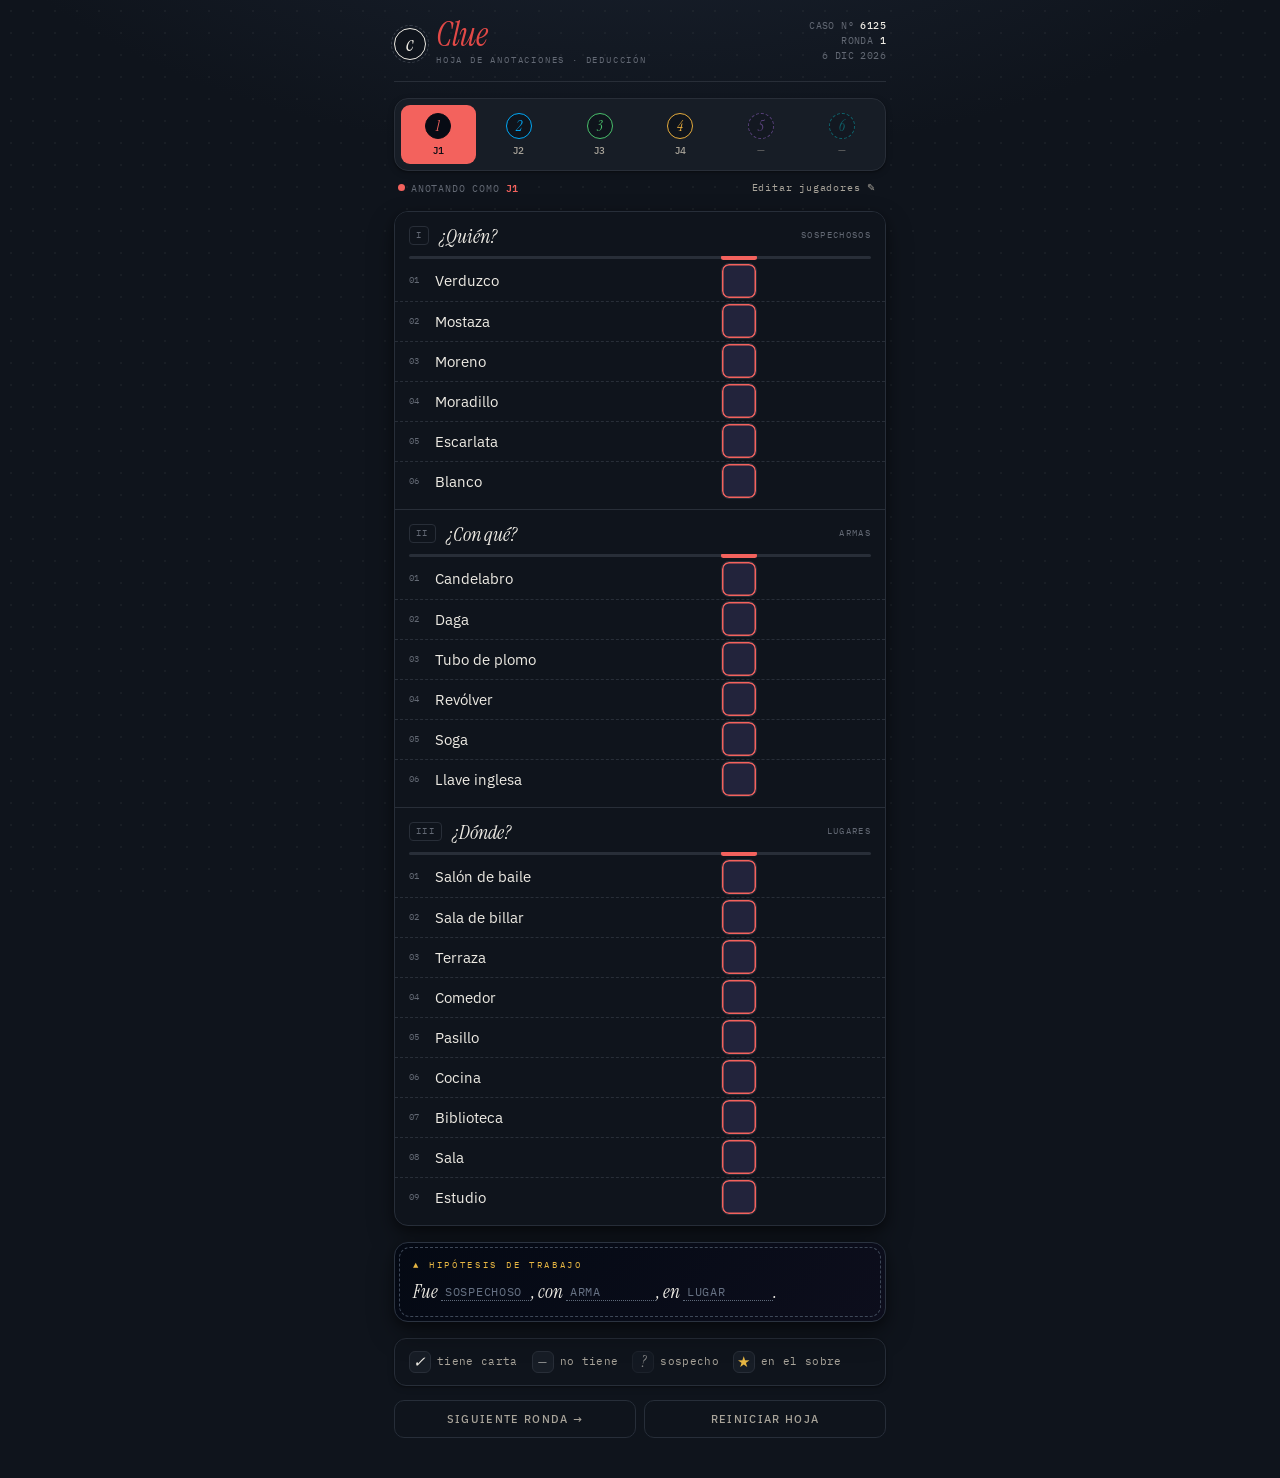
==== index.html @ 6ac3e1a0 "Rename Clue.html to index.html" ====
<!DOCTYPE html>
<html lang="es">
<head>
<meta charset="UTF-8">
<meta name="viewport" content="width=device-width, initial-scale=1.0, maximum-scale=1.0, user-scalable=no">
<title>Clue — Hoja de Anotaciones</title>
<link rel="preconnect" href="https://fonts.googleapis.com">
<link rel="preconnect" href="https://fonts.gstatic.com" crossorigin>
<link href="https://fonts.googleapis.com/css2?family=Instrument+Serif:ital@0;1&family=IBM+Plex+Sans:wght@400;500;600&family=IBM+Plex+Mono:wght@400;500&display=swap" rel="stylesheet">
<style>
  :root {
    /* Dark detective palette — deep ink navy w/ warm accents */
    --paper:      oklch(0.19 0.018 260);  /* main bg */
    --paper-2:    oklch(0.23 0.020 260);  /* cards */
    --paper-edge: oklch(0.30 0.022 260);  /* borders */
    --ink:        oklch(0.94 0.010 85);   /* primary text */
    --ink-soft:   oklch(0.72 0.015 85);   /* secondary */
    --ink-ghost:  oklch(0.52 0.018 260);  /* tertiary */
    --rule:       oklch(0.30 0.020 260);  /* dividers */

    /* Accents */
    --crimson:    oklch(0.62 0.19 25);
    --gold:       oklch(0.80 0.14 85);
    --seal:       oklch(0.55 0.17 20);

    /* Player colors — brighter for dark bg, matched chroma */
    --p0: oklch(0.68 0.18 25);    /* rojo    */
    --p1: oklch(0.70 0.16 240);   /* azul    */
    --p2: oklch(0.72 0.16 150);   /* verde   */
    --p3: oklch(0.78 0.14 80);    /* ámbar   */
    --p4: oklch(0.65 0.18 305);   /* púrpura */
    --p5: oklch(0.72 0.13 200);   /* cian    */

    --shadow-sm: 0 1px 2px rgba(0,0,0,0.30), 0 2px 6px rgba(0,0,0,0.22);
    --shadow-md: 0 4px 12px rgba(0,0,0,0.40), 0 12px 28px rgba(0,0,0,0.30);

    --radius: 10px;
  }

  * { box-sizing: border-box; margin: 0; padding: 0; -webkit-tap-highlight-color: transparent; }

  html, body { overscroll-behavior: none; }

  body {
    background:
      radial-gradient(1200px 600px at 50% -200px, oklch(0.26 0.030 260), transparent 60%),
      var(--paper);
    color: var(--ink);
    font-family: 'IBM Plex Sans', system-ui, sans-serif;
    font-size: 14px;
    line-height: 1.4;
    min-height: 100vh;
    padding: 18px 14px 40px;
    max-width: 520px;
    margin: 0 auto;
    position: relative;
  }

  /* Subtle dot-grid like an evidence notebook */
  body::before {
    content: '';
    position: fixed; inset: 0;
    background-image: radial-gradient(circle, oklch(0.38 0.015 260) 1px, transparent 1px);
    background-size: 22px 22px;
    opacity: 0.22;
    pointer-events: none;
    z-index: 0;
  }

  main { position: relative; z-index: 1; }

  /* ═══════════════ HEADER ═══════════════ */
  header {
    display: flex;
    align-items: flex-start;
    justify-content: space-between;
    gap: 12px;
    padding-bottom: 14px;
    border-bottom: 1px solid var(--rule);
    margin-bottom: 16px;
  }

  .brand {
    display: flex;
    align-items: baseline;
    gap: 10px;
  }

  .mark {
    width: 32px; height: 32px;
    border: 1.5px solid var(--ink);
    border-radius: 50%;
    display: grid; place-items: center;
    font-family: 'Instrument Serif', serif;
    font-size: 22px;
    font-style: italic;
    color: var(--ink);
    transform: translateY(5px);
    background: var(--paper);
    position: relative;
  }
  .mark::after {
    content: '';
    position: absolute; inset: -4px;
    border: 1px dashed var(--ink-ghost);
    border-radius: 50%;
    opacity: 0.5;
  }

  .wordmark {
    font-family: 'Instrument Serif', serif;
    font-size: 34px;
    letter-spacing: -0.01em;
    line-height: 1;
    color: var(--ink);
  }
  .wordmark em {
    font-style: italic;
    color: var(--crimson);
  }

  .case-meta {
    text-align: right;
    font-family: 'IBM Plex Mono', ui-monospace, monospace;
    font-size: 10px;
    line-height: 1.5;
    color: var(--ink-soft);
    letter-spacing: 0.04em;
    text-transform: uppercase;
  }
  .case-meta .lbl { color: var(--ink-ghost); }
  .case-meta .val { color: var(--ink); font-weight: 500; }

  /* ═══════════════ PLAYER BAR ═══════════════ */
  .players {
    display: flex;
    align-items: stretch;
    gap: 6px;
    margin-bottom: 8px;
    padding: 6px;
    background: var(--paper-2);
    border: 1px solid var(--rule);
    border-radius: 14px;
    box-shadow: var(--shadow-sm);
  }

  .player {
    flex: 1;
    min-width: 0;
    padding: 8px 4px 7px;
    border-radius: 9px;
    background: transparent;
    border: none;
    cursor: pointer;
    display: flex;
    flex-direction: column;
    align-items: center;
    gap: 5px;
    font-family: inherit;
    color: var(--ink-soft);
    transition: background 0.18s, color 0.18s, transform 0.1s;
    position: relative;
  }
  .player:active { transform: scale(0.97); }

  .player .avatar {
    width: 26px; height: 26px;
    border-radius: 50%;
    background: var(--paper);
    border: 1.5px solid currentColor;
    color: var(--_c);
    display: grid; place-items: center;
    font-family: 'Instrument Serif', serif;
    font-size: 15px;
    font-style: italic;
    font-weight: 400;
    transition: all 0.18s;
  }

  .player .pname {
    font-size: 10px;
    font-weight: 500;
    letter-spacing: 0.02em;
    max-width: 100%;
    white-space: nowrap;
    overflow: hidden;
    text-overflow: ellipsis;
    color: var(--ink-soft);
  }

  .player.active {
    background: var(--_c);
    color: oklch(0.15 0.02 260);
  }
  .player.active .avatar {
    background: oklch(0.15 0.02 260);
    color: var(--_c);
    border-color: oklch(0.15 0.02 260);
  }
  .player.active .pname { color: oklch(0.15 0.02 260); }

  .player[data-empty="true"] {
    opacity: 0.45;
  }
  .player[data-empty="true"] .avatar {
    border-style: dashed;
  }

  /* Edit bar */
  .subbar {
    display: flex;
    justify-content: space-between;
    align-items: center;
    padding: 0 4px;
    margin-bottom: 14px;
    font-family: 'IBM Plex Mono', monospace;
    font-size: 10px;
    letter-spacing: 0.08em;
    text-transform: uppercase;
    color: var(--ink-ghost);
  }
  .subbar .turn-ind { display: flex; align-items: center; gap: 6px; }
  .subbar .dot { width: 7px; height: 7px; border-radius: 50%; background: var(--_c, var(--ink)); }
  .subbar button {
    background: none; border: none; padding: 2px 6px;
    font: inherit; letter-spacing: 0.08em;
    color: var(--ink-soft); cursor: pointer;
    border-radius: 4px;
  }
  .subbar button:hover { color: var(--ink); background: var(--paper-2); }

  /* ═══════════════ SHEET ═══════════════ */
  .sheet {
    background: var(--paper);
    border: 1px solid var(--paper-edge);
    border-radius: 14px;
    overflow: hidden;
    box-shadow: var(--shadow-md);
  }

  .section-head {
    display: flex;
    align-items: center;
    gap: 10px;
    padding: 14px 14px 10px;
    background: var(--paper);
    border-top: 1px solid var(--rule);
    position: sticky;
    top: 0;
    z-index: 5;
  }
  .section-head:first-child { border-top: none; }

  .section-head .num {
    font-family: 'IBM Plex Mono', monospace;
    font-size: 9px;
    letter-spacing: 0.15em;
    color: var(--ink-ghost);
    padding: 2px 6px;
    border: 1px solid var(--rule);
    border-radius: 4px;
  }
  .section-head .title {
    font-family: 'Instrument Serif', serif;
    font-style: italic;
    font-size: 20px;
    color: var(--ink);
    line-height: 1;
  }
  .section-head .title-en {
    font-family: 'IBM Plex Mono', monospace;
    font-size: 9px;
    letter-spacing: 0.15em;
    color: var(--ink-ghost);
    text-transform: uppercase;
    margin-left: auto;
  }

  .rows { padding: 2px 0 8px; }

  .row {
    display: grid;
    grid-template-columns: 1fr auto;
    align-items: stretch;
    min-height: 40px;
    padding: 0 14px;
    position: relative;
    transition: background 0.15s;
  }
  .row + .row { border-top: 1px dashed var(--rule); }
  .row:hover { background: oklch(0.26 0.02 260); }

  .row.solved {
    background: color-mix(in oklch, var(--gold) 14%, transparent);
  }
  .row.solved::before {
    content: '★';
    position: absolute;
    left: 2px; top: 50%;
    transform: translateY(-50%);
    color: var(--gold);
    font-size: 11px;
  }

  .row-label {
    display: flex;
    align-items: center;
    gap: 8px;
    font-size: 15px;
    font-weight: 400;
    color: var(--ink);
    padding-right: 10px;
    user-select: none;
  }
  .row-label .idx {
    font-family: 'IBM Plex Mono', monospace;
    font-size: 9px;
    color: var(--ink-ghost);
    width: 18px;
    flex-shrink: 0;
  }

  .row-label .envelope-btn {
    background: none; border: none; cursor: pointer;
    font-size: 13px; color: var(--ink-ghost);
    padding: 4px; margin-left: auto;
    opacity: 0;
    transition: opacity 0.15s, color 0.15s;
  }
  .row:hover .envelope-btn { opacity: 0.6; }
  .row.solved .envelope-btn { opacity: 1; color: var(--gold); }
  .envelope-btn:hover { color: var(--crimson); opacity: 1 !important; }

  .cells {
    display: flex;
    align-items: center;
    gap: 2px;
  }

  .cell {
    width: 36px;
    height: 36px;
    border-radius: 8px;
    background: transparent;
    border: 1px solid transparent;
    display: grid;
    place-items: center;
    cursor: pointer;
    font-family: 'Instrument Serif', serif;
    font-size: 19px;
    line-height: 1;
    color: var(--_c, var(--ink));
    transition: all 0.12s;
    user-select: none;
    position: relative;
  }
  .cell:hover { background: var(--paper-2); }
  .cell.active-col {
    background: oklch(0.26 0.02 260);
    border-color: var(--rule);
  }
  .cell.active-col.is-turn {
    box-shadow: inset 0 0 0 1.5px var(--_c);
    background: color-mix(in oklch, var(--_c) 16%, var(--paper));
  }
  .cell:active { transform: scale(0.88); }

  /* Mark states */
  .cell[data-state="has"] { color: var(--_c); }
  .cell[data-state="no"]  { color: var(--ink-ghost); }
  .cell[data-state="maybe"] { color: var(--_c); opacity: 0.7; }

  .cell .glyph {
    font-family: 'Instrument Serif', serif;
    font-style: italic;
    pointer-events: none;
  }
  .cell[data-state="no"] .glyph { font-style: normal; font-family: 'IBM Plex Mono', monospace; font-size: 16px; }
  .cell[data-state="maybe"] .glyph { font-style: italic; }

  /* Turn indicator strip above active column */
  .turn-strip {
    height: 3px;
    background: var(--rule);
    margin: 0 14px;
    border-radius: 2px;
    position: relative;
    overflow: visible;
  }
  .turn-strip .bead {
    position: absolute;
    top: -1px;
    height: 5px;
    background: var(--_c);
    border-radius: 3px;
    transition: left 0.28s cubic-bezier(0.4, 0, 0.2, 1), width 0.28s;
  }

  /* ═══════════════ LEGEND / FOOTER ═══════════════ */
  .legend {
    margin-top: 16px;
    padding: 12px 14px;
    background: var(--paper);
    border: 1px solid var(--paper-edge);
    border-radius: 12px;
    display: flex;
    align-items: center;
    justify-content: space-between;
    gap: 10px;
    flex-wrap: wrap;
    box-shadow: var(--shadow-sm);
  }
  .legend-items { display: flex; gap: 14px; flex-wrap: wrap; }
  .lg-item {
    display: inline-flex; align-items: center; gap: 6px;
    font-size: 11px; color: var(--ink-soft);
    font-family: 'IBM Plex Mono', monospace;
    letter-spacing: 0.03em;
  }
  .lg-item .g {
    width: 22px; height: 22px;
    display: grid; place-items: center;
    border-radius: 6px; background: var(--paper-2);
    border: 1px solid var(--rule);
    font-family: 'Instrument Serif', serif;
    font-size: 15px; color: var(--ink);
  }

  .footer-actions {
    display: flex; gap: 8px;
    margin-top: 14px;
    justify-content: center;
  }
  .footer-actions button {
    flex: 1;
    padding: 11px;
    background: var(--paper);
    border: 1px solid var(--paper-edge);
    border-radius: 10px;
    font-family: 'IBM Plex Sans', sans-serif;
    font-size: 11px;
    font-weight: 500;
    letter-spacing: 0.12em;
    text-transform: uppercase;
    color: var(--ink-soft);
    cursor: pointer;
    transition: all 0.15s;
  }
  .footer-actions button:hover {
    color: var(--ink);
    border-color: var(--ink-soft);
  }
  .footer-actions button.danger:hover {
    color: var(--crimson);
    border-color: var(--crimson);
  }

  /* Solution card */
  .solution {
    margin-top: 16px;
    padding: 16px 18px;
    background: linear-gradient(135deg, oklch(0.14 0.025 260), oklch(0.17 0.030 280));
    color: var(--ink);
    border: 1px solid oklch(0.32 0.025 260);
    border-radius: 14px;
    position: relative;
    overflow: hidden;
    box-shadow: var(--shadow-md);
  }
  .solution::before {
    content: '';
    position: absolute;
    inset: 4px;
    border: 1px dashed oklch(0.40 0.03 260);
    border-radius: 11px;
    pointer-events: none;
  }
  .solution .label {
    font-family: 'IBM Plex Mono', monospace;
    font-size: 9px;
    letter-spacing: 0.3em;
    text-transform: uppercase;
    color: var(--gold);
    margin-bottom: 8px;
  }
  .solution .hyp {
    font-family: 'Instrument Serif', serif;
    font-size: 19px;
    line-height: 1.35;
    font-style: italic;
  }
  .solution .hyp .slot {
    display: inline-block;
    min-width: 90px;
    padding: 0 4px;
    border-bottom: 1px dotted oklch(0.52 0.03 260);
    color: oklch(0.55 0.03 260);
    font-style: normal;
    font-family: 'IBM Plex Mono', monospace;
    font-size: 12px;
    letter-spacing: 0.06em;
    text-transform: uppercase;
    transform: translateY(-2px);
  }
  .solution .hyp .slot.filled {
    color: var(--gold);
    border-bottom-color: var(--gold);
    font-family: 'Instrument Serif', serif;
    font-style: italic;
    font-size: 19px;
    text-transform: none;
    letter-spacing: 0;
    transform: none;
  }

  /* ═══════════════ MODAL ═══════════════ */
  .overlay {
    position: fixed; inset: 0;
    background: oklch(0.10 0.02 260 / 0.70);
    backdrop-filter: blur(4px);
    display: none;
    align-items: center;
    justify-content: center;
    z-index: 100;
    padding: 20px;
    animation: fadein 0.18s ease;
  }
  .overlay.open { display: flex; }
  @keyframes fadein { from { opacity: 0; } to { opacity: 1; } }

  .modal {
    background: var(--paper-2);
    border-radius: 16px;
    padding: 22px 20px 18px;
    width: 100%;
    max-width: 380px;
    box-shadow: 0 20px 60px rgba(0,0,0,0.45);
    animation: pop 0.22s cubic-bezier(0.18, 1, 0.3, 1.05);
    border: 1px solid var(--paper-edge);
  }
  @keyframes pop {
    from { transform: translateY(12px) scale(0.96); opacity: 0; }
    to   { transform: translateY(0) scale(1); opacity: 1; }
  }

  .modal-head {
    display: flex; align-items: center; justify-content: space-between;
    margin-bottom: 16px; padding-bottom: 12px;
    border-bottom: 1px solid var(--rule);
  }
  .modal-head .title {
    font-family: 'Instrument Serif', serif;
    font-size: 22px;
    font-style: italic;
    color: var(--ink);
  }
  .modal-head .subt {
    font-family: 'IBM Plex Mono', monospace;
    font-size: 9px;
    letter-spacing: 0.2em;
    text-transform: uppercase;
    color: var(--ink-ghost);
  }

  .name-row {
    display: flex; align-items: center; gap: 10px;
    padding: 7px 0;
  }
  .name-row .chip {
    width: 28px; height: 28px;
    border-radius: 50%;
    background: var(--_c);
    color: oklch(0.15 0.02 260);
    display: grid; place-items: center;
    font-family: 'Instrument Serif', serif;
    font-style: italic;
    font-size: 16px;
    flex-shrink: 0;
    border: 2px solid var(--paper-2);
    box-shadow: 0 0 0 1px var(--_c);
  }
  .name-row .chip.dis {
    background: var(--paper-2);
    color: var(--ink-ghost);
    box-shadow: 0 0 0 1px var(--rule);
  }
  .name-row input {
    flex: 1;
    padding: 9px 12px;
    border: 1px solid var(--rule);
    border-radius: 8px;
    font-family: 'IBM Plex Sans', sans-serif;
    font-size: 14px;
    background: var(--paper);
    color: var(--ink);
    outline: none;
    transition: border-color 0.15s;
  }
  .name-row input:focus { border-color: var(--_c); }
  .name-row input:disabled { opacity: 0.4; background: var(--paper); }
  .name-row .toggle {
    background: none;
    border: 1px solid var(--rule);
    padding: 4px 8px;
    border-radius: 6px;
    font-family: 'IBM Plex Mono', monospace;
    font-size: 9px;
    letter-spacing: 0.1em;
    text-transform: uppercase;
    color: var(--ink-soft);
    cursor: pointer;
    flex-shrink: 0;
    min-width: 52px;
  }
  .name-row .toggle.on {
    background: var(--gold);
    color: oklch(0.20 0.02 260);
    border-color: var(--gold);
  }

  .modal-btns { display: flex; gap: 8px; margin-top: 18px; }
  .modal-btns button {
    flex: 1;
    padding: 11px;
    border-radius: 9px;
    font-family: 'IBM Plex Sans', sans-serif;
    font-size: 12px;
    font-weight: 500;
    letter-spacing: 0.1em;
    text-transform: uppercase;
    cursor: pointer;
    border: 1px solid var(--rule);
    background: var(--paper);
    color: var(--ink-soft);
    transition: all 0.15s;
  }
  .modal-btns .primary {
    background: var(--gold);
    color: oklch(0.18 0.02 260);
    border-color: var(--gold);
  }
  .modal-btns .primary:hover { background: var(--crimson); border-color: var(--crimson); color: var(--ink); }

  /* ═══════════════ TWEAKS PANEL ═══════════════ */
  .tweaks {
    display: none;
    position: fixed;
    bottom: 18px; right: 18px;
    background: var(--paper);
    border: 1px solid var(--paper-edge);
    border-radius: 14px;
    padding: 14px;
    width: 240px;
    box-shadow: 0 12px 36px rgba(0,0,0,0.18);
    z-index: 50;
    font-size: 12px;
  }
  .tweaks.open { display: block; }
  .tweaks h4 {
    font-family: 'Instrument Serif', serif;
    font-style: italic;
    font-size: 18px;
    margin-bottom: 10px;
    padding-bottom: 8px;
    border-bottom: 1px solid var(--rule);
    display: flex; justify-content: space-between; align-items: center;
  }
  .tweaks h4 span {
    font-family: 'IBM Plex Mono', monospace;
    font-size: 9px;
    letter-spacing: 0.2em;
    text-transform: uppercase;
    color: var(--ink-ghost);
    font-style: normal;
  }
  .tweak-row { margin: 10px 0; }
  .tweak-row .lbl {
    font-family: 'IBM Plex Mono', monospace;
    font-size: 9px;
    letter-spacing: 0.15em;
    text-transform: uppercase;
    color: var(--ink-soft);
    margin-bottom: 6px;
  }
  .tweak-opts { display: flex; gap: 4px; }
  .tweak-opts button {
    flex: 1;
    padding: 6px 4px;
    border: 1px solid var(--rule);
    background: var(--paper);
    border-radius: 6px;
    font: inherit;
    font-size: 11px;
    cursor: pointer;
    color: var(--ink-soft);
    transition: all 0.12s;
  }
  .tweak-opts button.on {
    background: var(--gold);
    color: oklch(0.18 0.02 260);
    border-color: var(--gold);
  }

  @media (max-width: 380px) {
    .cell { width: 32px; height: 32px; font-size: 17px; }
    .row-label { font-size: 14px; }
    .wordmark { font-size: 28px; }
  }
</style>
</head>
<body>
<main>
  <!-- ═══════════════ HEADER ═══════════════ -->
  <header>
    <div class="brand">
      <div class="mark">c</div>
      <div>
        <div class="wordmark"><em>Clue</em></div>
        <div style="font-family:'IBM Plex Mono',monospace;font-size:9px;letter-spacing:0.2em;color:var(--ink-ghost);text-transform:uppercase;margin-top:2px;">Hoja de Anotaciones · Deducción</div>
      </div>
    </div>
    <div class="case-meta">
      <div><span class="lbl">Caso Nº</span> <span class="val" id="caseNo">0421</span></div>
      <div><span class="lbl">Ronda</span> <span class="val" id="roundNo">1</span></div>
      <div><span class="lbl" id="dateStr">22 abr 2026</span></div>
    </div>
  </header>

  <!-- ═══════════════ PLAYERS ═══════════════ -->
  <div class="players" id="players"></div>
  <div class="subbar">
    <div class="turn-ind">
      <span class="dot" id="turnDot"></span>
      <span>Anotando como <strong id="turnName" style="color:var(--ink);font-weight:600;letter-spacing:0.02em;">—</strong></span>
    </div>
    <button id="editBtn">Editar jugadores ✎</button>
  </div>

  <!-- ═══════════════ SHEET ═══════════════ -->
  <div class="sheet" id="sheet"></div>

  <!-- ═══════════════ SOLUTION ═══════════════ -->
  <div class="solution">
    <div class="label">▲  Hipótesis de trabajo</div>
    <div class="hyp" id="hyp">
      Fue <span class="slot" id="hyp-0">sospechoso</span>, con <span class="slot" id="hyp-1">arma</span>, en <span class="slot" id="hyp-2">lugar</span>.
    </div>
  </div>

  <!-- ═══════════════ LEGEND ═══════════════ -->
  <div class="legend">
    <div class="legend-items">
      <span class="lg-item"><span class="g" style="font-style:italic;">✓</span> tiene carta</span>
      <span class="lg-item"><span class="g">—</span> no tiene</span>
      <span class="lg-item"><span class="g" style="opacity:0.55;font-style:italic;">?</span> sospecho</span>
      <span class="lg-item"><span class="g" style="color:var(--gold);">★</span> en el sobre</span>
    </div>
  </div>

  <div class="footer-actions">
    <button id="nextRoundBtn">Siguiente ronda →</button>
    <button id="resetBtn" class="danger">Reiniciar hoja</button>
  </div>
</main>

<!-- ═══════════════ EDIT MODAL ═══════════════ -->
<div class="overlay" id="overlay">
  <div class="modal">
    <div class="modal-head">
      <div class="title">Editar jugadores</div>
      <div class="subt">3 – 6 jugadores</div>
    </div>
    <div id="nameFields"></div>
    <div class="modal-btns">
      <button id="cancelBtn">Cancelar</button>
      <button id="saveBtn" class="primary">Guardar</button>
    </div>
  </div>
</div>

<!-- ═══════════════ TWEAKS ═══════════════ -->
<div class="tweaks" id="tweaks">
  <h4>Ajustes <span>en vivo</span></h4>
  <div class="tweak-row">
    <div class="lbl">Símbolos</div>
    <div class="tweak-opts" data-key="glyphs">
      <button data-val="classic">Clásico</button>
      <button data-val="letters">Letras</button>
      <button data-val="dots">Puntos</button>
    </div>
  </div>
  <div class="tweak-row">
    <div class="lbl">Densidad</div>
    <div class="tweak-opts" data-key="density">
      <button data-val="cozy">Cómoda</button>
      <button data-val="tight">Compacta</button>
    </div>
  </div>
</div>

<script>
/* ═══════════════════════════════════════════════════
   Clue — original detective-notebook scoresheet
   ═══════════════════════════════════════════════════ */

const TWEAK_DEFAULTS = /*EDITMODE-BEGIN*/{
  "glyphs": "classic",
  "density": "cozy"
}/*EDITMODE-END*/;

const STORAGE_KEY = 'clue.state.v2';

/* Jugadores por defecto (del original) */
const PLAYERS_DEFAULT = [
  { name: 'J1', initial: '1' },
  { name: 'J2', initial: '2' },
  { name: 'J3', initial: '3' },
  { name: 'J4', initial: '4' },
  { name: 'J5', initial: '5' },
  { name: 'J6', initial: '6' },
];

const SUSPECTS = [
  'Verduzco',
  'Mostaza',
  'Moreno',
  'Moradillo',
  'Escarlata',
  'Blanco',
];

const WEAPONS = [
  'Candelabro',
  'Daga',
  'Tubo de plomo',
  'Revólver',
  'Soga',
  'Llave inglesa',
];

const ROOMS = [
  'Salón de baile',
  'Sala de billar',
  'Terraza',
  'Comedor',
  'Pasillo',
  'Cocina',
  'Biblioteca',
  'Sala',
  'Estudio',
];

const CATEGORIES = [
  { id: 'who',   title: '¿Quién?',  en: 'Sospechosos', num: 'I',   items: SUSPECTS },
  { id: 'what',  title: '¿Con qué?', en: 'Armas',       num: 'II',  items: WEAPONS },
  { id: 'where', title: '¿Dónde?',   en: 'Lugares',     num: 'III', items: ROOMS },
];

const GLYPH_SETS = {
  classic: { has: '✓', no: '—', maybe: '?' },
  letters: { has: 'H', no: 'N', maybe: '·' },
  dots:    { has: '●', no: '○', maybe: '◐' },
};
const STATES = ['', 'has', 'maybe', 'no']; // cycle order

/* ── State ── */
let state = {
  players: PLAYERS_DEFAULT.map((p, i) => ({
    ...p,
    enabled: i < 4, // 4 by default
  })),
  active: 0,
  round: 1,
  caseNo: Math.floor(1000 + Math.random() * 8999).toString().padStart(4, '0'),
  // cells keyed as `${catId}.${rowIdx}.${playerIdx}` → stateKey
  cells: {},
  // solved (envelope) keyed as `${catId}.${rowIdx}` → true
  solved: {},
  tweaks: { ...TWEAK_DEFAULTS },
};

/* ── Load persisted ── */
try {
  const saved = localStorage.getItem(STORAGE_KEY);
  if (saved) {
    const parsed = JSON.parse(saved);
    state = { ...state, ...parsed, tweaks: { ...TWEAK_DEFAULTS, ...(parsed.tweaks || {}) } };
  }
} catch {}

function save() {
  try { localStorage.setItem(STORAGE_KEY, JSON.stringify(state)); } catch {}
}

/* ── Helpers ── */
function getPlayerColor(i) {
  return `var(--p${i})`;
}
function activePlayerIndices() {
  return state.players.map((p, i) => p.enabled ? i : -1).filter(i => i >= 0);
}
function activePlayer() {
  // if the current active is disabled, jump to first enabled
  if (!state.players[state.active]?.enabled) {
    state.active = activePlayerIndices()[0] ?? 0;
  }
  return state.active;
}

/* ═══════════════ RENDER ═══════════════ */
function renderPlayers() {
  const el = document.getElementById('players');
  el.innerHTML = '';
  state.players.forEach((p, i) => {
    const btn = document.createElement('button');
    btn.className = 'player' + (i === state.active && p.enabled ? ' active' : '');
    btn.style.setProperty('--_c', getPlayerColor(i));
    btn.dataset.empty = !p.enabled;
    btn.innerHTML = `
      <div class="avatar">${p.initial || (p.name[0] || '·').toUpperCase()}</div>
      <div class="pname">${p.enabled ? escape(p.name) : '—'}</div>
    `;
    btn.onclick = () => {
      if (!p.enabled) return;
      state.active = i;
      renderPlayers();
      renderSheet();
      renderSubbar();
      save();
    };
    el.appendChild(btn);
  });
}

function renderSubbar() {
  const p = state.players[activePlayer()];
  const dot = document.getElementById('turnDot');
  dot.style.background = getPlayerColor(activePlayer());
  document.getElementById('turnName').textContent = p?.name || '—';
  document.getElementById('turnName').style.color = getPlayerColor(activePlayer());
  document.getElementById('caseNo').textContent = state.caseNo;
  document.getElementById('roundNo').textContent = state.round;
  document.getElementById('dateStr').textContent = new Date().toLocaleDateString('es-ES', { month:'short', day:'numeric', year:'numeric' });
}

function renderSheet() {
  const sheet = document.getElementById('sheet');
  sheet.innerHTML = '';
  const act = activePlayer();
  const enabled = activePlayerIndices();
  const glyphs = GLYPH_SETS[state.tweaks.glyphs] || GLYPH_SETS.classic;

  CATEGORIES.forEach((cat, ci) => {
    const head = document.createElement('div');
    head.className = 'section-head';
    head.innerHTML = `
      <div class="num">${cat.num}</div>
      <div class="title">${cat.title}</div>
      <div class="title-en">${cat.en}</div>
    `;
    sheet.appendChild(head);

    // turn strip — shows active column
    const strip = document.createElement('div');
    strip.className = 'turn-strip';
    const bead = document.createElement('div');
    bead.className = 'bead';
    bead.style.setProperty('--_c', getPlayerColor(act));
    strip.appendChild(bead);
    sheet.appendChild(strip);

    const rows = document.createElement('div');
    rows.className = 'rows';

    cat.items.forEach((label, ri) => {
      const row = document.createElement('div');
      row.className = 'row';
      const solvedKey = `${cat.id}.${ri}`;
      if (state.solved[solvedKey]) row.classList.add('solved');

      const lbl = document.createElement('div');
      lbl.className = 'row-label';
      lbl.innerHTML = `
        <span class="idx">${String(ri + 1).padStart(2, '0')}</span>
        <span>${escape(label)}</span>
        <button class="envelope-btn" title="Marcar como en el sobre">★</button>
      `;
      lbl.querySelector('.envelope-btn').onclick = (e) => {
        e.stopPropagation();
        state.solved[solvedKey] = !state.solved[solvedKey];
        renderSheet();
        renderSolution();
        save();
      };
      row.appendChild(lbl);

      const cells = document.createElement('div');
      cells.className = 'cells';
      state.players.forEach((p, pi) => {
        if (!p.enabled) return;
        const cell = document.createElement('button');
        cell.className = 'cell' + (pi === act ? ' active-col is-turn' : '');
        cell.style.setProperty('--_c', getPlayerColor(pi));
        const key = `${cat.id}.${ri}.${pi}`;
        const st = state.cells[key] || '';
        if (st) {
          cell.dataset.state = st;
          const glyph = document.createElement('span');
          glyph.className = 'glyph';
          glyph.textContent = glyphs[st];
          cell.appendChild(glyph);
        }
        cell.onclick = () => cycleCell(cat.id, ri, pi);
        cells.appendChild(cell);
      });

      row.appendChild(cells);
      rows.appendChild(row);
    });

    sheet.appendChild(rows);

    // position bead after render
    requestAnimationFrame(() => {
      const firstCell = rows.querySelector('.cell.is-turn');
      if (!firstCell || !strip.parentElement) return;
      const stripRect = strip.getBoundingClientRect();
      const cellRect = firstCell.getBoundingClientRect();
      const left = cellRect.left - stripRect.left;
      bead.style.left = `${left}px`;
      bead.style.width = `${cellRect.width}px`;
    });
  });
}

function cycleCell(catId, ri, pi) {
  const act = activePlayer();
  if (pi !== act) {
    // switch to that player instead of editing
    state.active = pi;
    renderPlayers(); renderSheet(); renderSubbar(); save();
    return;
  }
  const key = `${catId}.${ri}.${pi}`;
  const cur = state.cells[key] || '';
  const nextIdx = (STATES.indexOf(cur) + 1) % STATES.length;
  const next = STATES[nextIdx];
  if (next === '') delete state.cells[key];
  else state.cells[key] = next;
  renderSheet();
  renderSolution();
  save();
}

function renderSolution() {
  CATEGORIES.forEach((cat, ci) => {
    const slot = document.getElementById('hyp-' + ci);
    if (!slot) return;
    // look for items marked solved first
    const solvedItem = cat.items.find((_, ri) => state.solved[`${cat.id}.${ri}`]);
    if (solvedItem) {
      slot.textContent = solvedItem;
      slot.classList.add('filled');
      return;
    }
    // otherwise infer: item that no enabled player "has", and all enabled players have at least one "no" for? Simplified: item that no one 'has' where other items have been claimed
    const enabled = activePlayerIndices();
    const heldItems = cat.items.map((_, ri) =>
      enabled.some(pi => state.cells[`${cat.id}.${ri}.${pi}`] === 'has')
    );
    const heldCount = heldItems.filter(Boolean).length;
    if (heldCount === cat.items.length - 1) {
      const unheldIdx = heldItems.findIndex(h => !h);
      slot.textContent = cat.items[unheldIdx];
      slot.classList.add('filled');
    } else {
      slot.textContent = { who: 'sospechoso', what: 'arma', where: 'lugar' }[cat.id];
      slot.classList.remove('filled');
    }
  });
}

/* ═══════════════ MODAL ═══════════════ */
function openEdit() {
  const c = document.getElementById('nameFields');
  c.innerHTML = '';
  state.players.forEach((p, i) => {
    const row = document.createElement('div');
    row.className = 'name-row';
    row.innerHTML = `
      <div class="chip ${p.enabled ? '' : 'dis'}" style="--_c: var(--p${i})">${(p.initial || p.name[0] || '·').toUpperCase()}</div>
      <input type="text" maxlength="14" value="${p.enabled ? escape(p.name) : ''}" placeholder="Jugador ${i+1}" ${p.enabled ? '' : 'disabled'} data-i="${i}">
      <button class="toggle ${p.enabled ? 'on' : ''}" data-i="${i}">${p.enabled ? 'SÍ' : 'NO'}</button>
    `;
    const toggle = row.querySelector('.toggle');
    const input = row.querySelector('input');
    const chip = row.querySelector('.chip');
    toggle.onclick = () => {
      const now = !toggle.classList.contains('on');
      // enforce 3-6
      const enabledCount = [...document.querySelectorAll('#nameFields .toggle.on')].length;
      if (now === false && enabledCount <= 3) { input.focus(); return; }
      if (now === true && enabledCount >= 6) return;
      toggle.classList.toggle('on', now);
      toggle.textContent = now ? 'SÍ' : 'NO';
      input.disabled = !now;
      chip.classList.toggle('dis', !now);
      if (now && !input.value) input.value = PLAYERS_DEFAULT[i].name;
    };
    c.appendChild(row);
  });
  document.getElementById('overlay').classList.add('open');
}
function closeEdit() { document.getElementById('overlay').classList.remove('open'); }
function saveEdit() {
  document.querySelectorAll('#nameFields .name-row').forEach((row, i) => {
    const on = row.querySelector('.toggle').classList.contains('on');
    const val = row.querySelector('input').value.trim() || PLAYERS_DEFAULT[i].name;
    state.players[i].enabled = on;
    state.players[i].name = val;
    state.players[i].initial = val[0].toUpperCase();
    });
    if (!state.players[state.active].enabled) state.active = activePlayerIndices()[0] || 0;
  closeEdit();
  renderPlayers(); renderSheet(); renderSubbar(); renderSolution();
  save();
}

/* ═══════════════ TWEAKS ═══════════════ */
window.addEventListener('message', (e) => {
  if (!e.data || typeof e.data !== 'object') return;
  if (e.data.type === '__activate_edit_mode') document.getElementById('tweaks').classList.add('open');
  if (e.data.type === '__deactivate_edit_mode') document.getElementById('tweaks').classList.remove('open');
});
setTimeout(() => {
  try { window.parent.postMessage({type: '__edit_mode_available'}, '*'); } catch {}
}, 50);

function applyTweaks() {
  document.body.dataset.density = state.tweaks.density;
  if (state.tweaks.density === 'tight') {
    document.documentElement.style.setProperty('--row-h', '32px');
  } else {
    document.documentElement.style.removeProperty('--row-h');
  }
  document.querySelectorAll('#tweaks .tweak-opts').forEach(opts => {
    const key = opts.dataset.key;
    opts.querySelectorAll('button').forEach(b => {
      b.classList.toggle('on', b.dataset.val === state.tweaks[key]);
    });
  });
  renderSheet();
}

document.querySelectorAll('#tweaks .tweak-opts button').forEach(btn => {
  btn.onclick = () => {
    const key = btn.parentElement.dataset.key;
    const val = btn.dataset.val;
    state.tweaks[key] = val;
    applyTweaks();
    try {
      window.parent.postMessage({type: '__edit_mode_set_keys', edits: { [key]: val }}, '*');
    } catch {}
    save();
  };
});

/* ═══════════════ HELPERS ═══════════════ */
function escape(s) {
  return String(s).replace(/[&<>"']/g, c => ({
    '&':'&amp;','<':'&lt;','>':'&gt;','"':'&quot;',"'":'&#39;'
  }[c]));
}

/* ═══════════════ WIRE UP ═══════════════ */
document.getElementById('editBtn').onclick = openEdit;
document.getElementById('cancelBtn').onclick = closeEdit;
document.getElementById('saveBtn').onclick = saveEdit;
document.getElementById('overlay').addEventListener('click', (e) => {
  if (e.target.id === 'overlay') closeEdit();
});
document.getElementById('nextRoundBtn').onclick = () => {
  state.round++;
  renderSubbar();
  save();
};
document.getElementById('resetBtn').onclick = () => {
  if (!confirm('¿Reiniciar la hoja? Los jugadores se conservan.')) return;
  state.cells = {};
  state.solved = {};
  state.round = 1;
  state.caseNo = Math.floor(1000 + Math.random() * 8999).toString().padStart(4, '0');
  renderSheet(); renderSubbar(); renderSolution();
  save();
};

/* Repo bead position on resize */
window.addEventListener('resize', () => renderSheet());

/* ── Init ── */
applyTweaks();
renderPlayers();
renderSheet();
renderSubbar();
renderSolution();
</script>
</body>
</html>
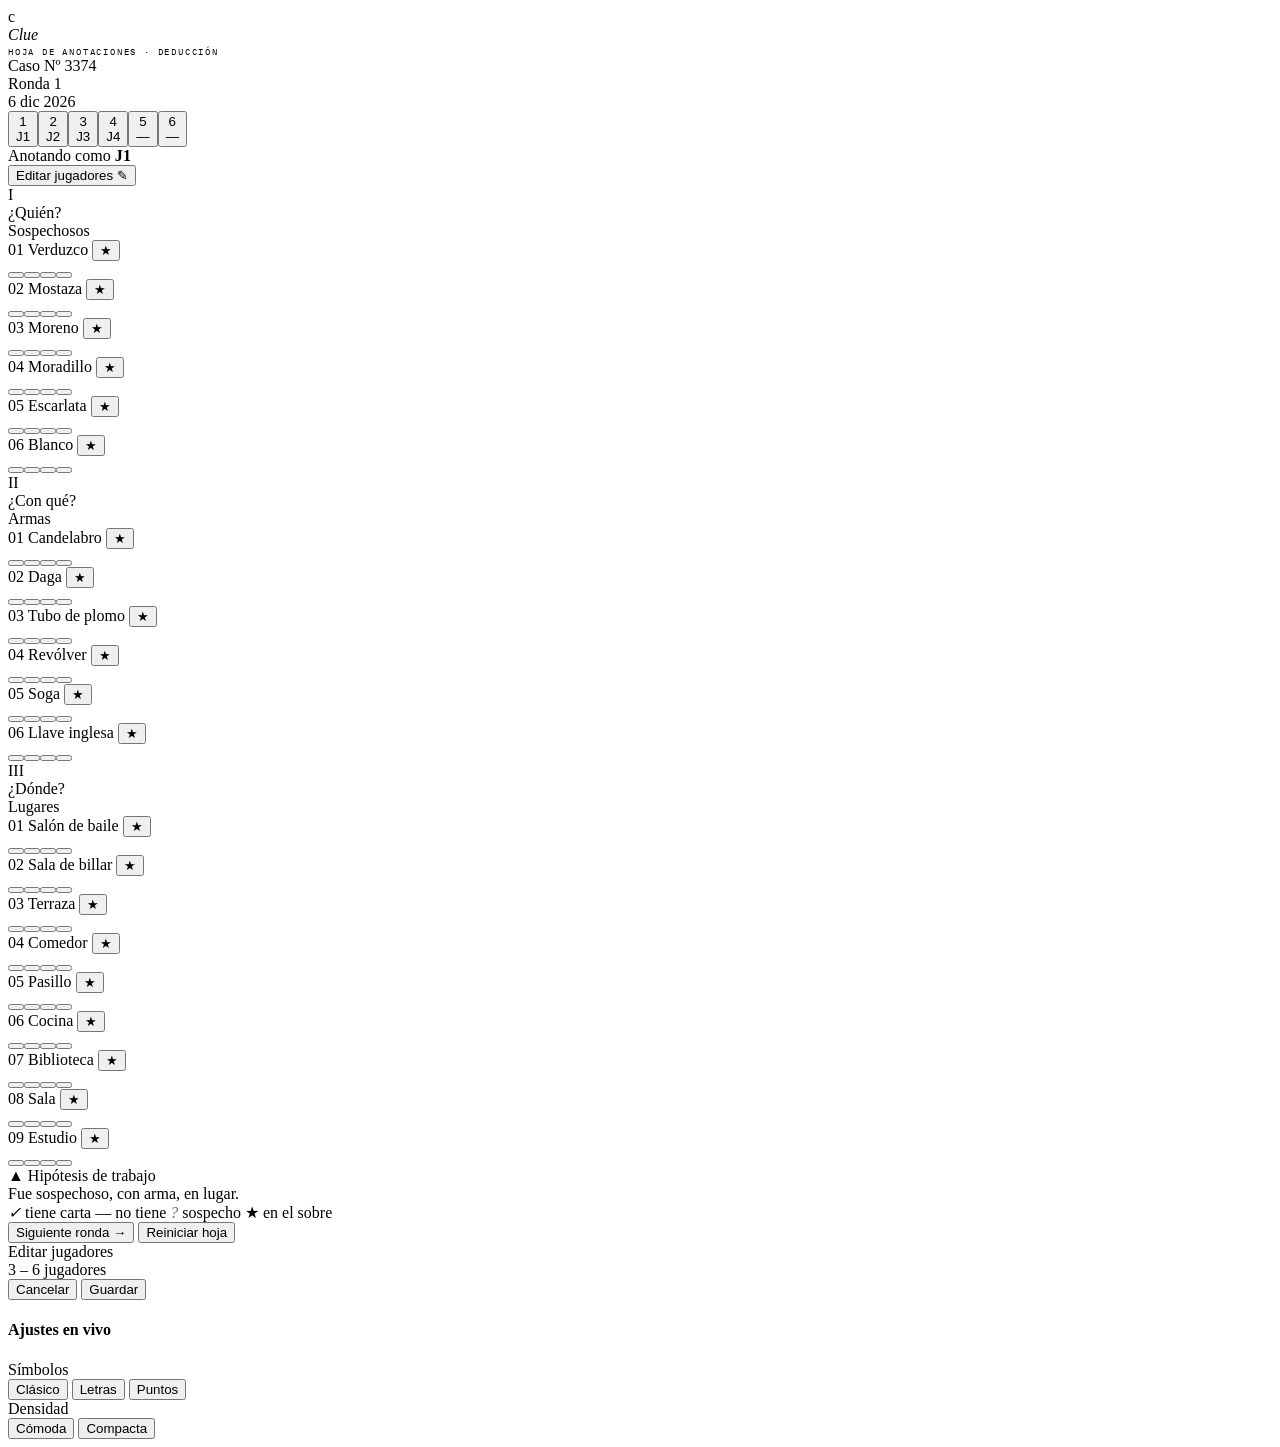
==== commit 52736e77: "Update index.html" ====
--- a/index.html
+++ b/index.html
@@ -7,706 +7,7 @@
 <link rel="preconnect" href="https://fonts.googleapis.com">
 <link rel="preconnect" href="https://fonts.gstatic.com" crossorigin>
 <link href="https://fonts.googleapis.com/css2?family=Instrument+Serif:ital@0;1&family=IBM+Plex+Sans:wght@400;500;600&family=IBM+Plex+Mono:wght@400;500&display=swap" rel="stylesheet">
-<style>
-  :root {
-    /* Dark detective palette — deep ink navy w/ warm accents */
-    --paper:      oklch(0.19 0.018 260);  /* main bg */
-    --paper-2:    oklch(0.23 0.020 260);  /* cards */
-    --paper-edge: oklch(0.30 0.022 260);  /* borders */
-    --ink:        oklch(0.94 0.010 85);   /* primary text */
-    --ink-soft:   oklch(0.72 0.015 85);   /* secondary */
-    --ink-ghost:  oklch(0.52 0.018 260);  /* tertiary */
-    --rule:       oklch(0.30 0.020 260);  /* dividers */
-
-    /* Accents */
-    --crimson:    oklch(0.62 0.19 25);
-    --gold:       oklch(0.80 0.14 85);
-    --seal:       oklch(0.55 0.17 20);
-
-    /* Player colors — brighter for dark bg, matched chroma */
-    --p0: oklch(0.68 0.18 25);    /* rojo    */
-    --p1: oklch(0.70 0.16 240);   /* azul    */
-    --p2: oklch(0.72 0.16 150);   /* verde   */
-    --p3: oklch(0.78 0.14 80);    /* ámbar   */
-    --p4: oklch(0.65 0.18 305);   /* púrpura */
-    --p5: oklch(0.72 0.13 200);   /* cian    */
-
-    --shadow-sm: 0 1px 2px rgba(0,0,0,0.30), 0 2px 6px rgba(0,0,0,0.22);
-    --shadow-md: 0 4px 12px rgba(0,0,0,0.40), 0 12px 28px rgba(0,0,0,0.30);
-
-    --radius: 10px;
-  }
-
-  * { box-sizing: border-box; margin: 0; padding: 0; -webkit-tap-highlight-color: transparent; }
-
-  html, body { overscroll-behavior: none; }
-
-  body {
-    background:
-      radial-gradient(1200px 600px at 50% -200px, oklch(0.26 0.030 260), transparent 60%),
-      var(--paper);
-    color: var(--ink);
-    font-family: 'IBM Plex Sans', system-ui, sans-serif;
-    font-size: 14px;
-    line-height: 1.4;
-    min-height: 100vh;
-    padding: 18px 14px 40px;
-    max-width: 520px;
-    margin: 0 auto;
-    position: relative;
-  }
-
-  /* Subtle dot-grid like an evidence notebook */
-  body::before {
-    content: '';
-    position: fixed; inset: 0;
-    background-image: radial-gradient(circle, oklch(0.38 0.015 260) 1px, transparent 1px);
-    background-size: 22px 22px;
-    opacity: 0.22;
-    pointer-events: none;
-    z-index: 0;
-  }
-
-  main { position: relative; z-index: 1; }
-
-  /* ═══════════════ HEADER ═══════════════ */
-  header {
-    display: flex;
-    align-items: flex-start;
-    justify-content: space-between;
-    gap: 12px;
-    padding-bottom: 14px;
-    border-bottom: 1px solid var(--rule);
-    margin-bottom: 16px;
-  }
-
-  .brand {
-    display: flex;
-    align-items: baseline;
-    gap: 10px;
-  }
-
-  .mark {
-    width: 32px; height: 32px;
-    border: 1.5px solid var(--ink);
-    border-radius: 50%;
-    display: grid; place-items: center;
-    font-family: 'Instrument Serif', serif;
-    font-size: 22px;
-    font-style: italic;
-    color: var(--ink);
-    transform: translateY(5px);
-    background: var(--paper);
-    position: relative;
-  }
-  .mark::after {
-    content: '';
-    position: absolute; inset: -4px;
-    border: 1px dashed var(--ink-ghost);
-    border-radius: 50%;
-    opacity: 0.5;
-  }
-
-  .wordmark {
-    font-family: 'Instrument Serif', serif;
-    font-size: 34px;
-    letter-spacing: -0.01em;
-    line-height: 1;
-    color: var(--ink);
-  }
-  .wordmark em {
-    font-style: italic;
-    color: var(--crimson);
-  }
-
-  .case-meta {
-    text-align: right;
-    font-family: 'IBM Plex Mono', ui-monospace, monospace;
-    font-size: 10px;
-    line-height: 1.5;
-    color: var(--ink-soft);
-    letter-spacing: 0.04em;
-    text-transform: uppercase;
-  }
-  .case-meta .lbl { color: var(--ink-ghost); }
-  .case-meta .val { color: var(--ink); font-weight: 500; }
-
-  /* ═══════════════ PLAYER BAR ═══════════════ */
-  .players {
-    display: flex;
-    align-items: stretch;
-    gap: 6px;
-    margin-bottom: 8px;
-    padding: 6px;
-    background: var(--paper-2);
-    border: 1px solid var(--rule);
-    border-radius: 14px;
-    box-shadow: var(--shadow-sm);
-  }
-
-  .player {
-    flex: 1;
-    min-width: 0;
-    padding: 8px 4px 7px;
-    border-radius: 9px;
-    background: transparent;
-    border: none;
-    cursor: pointer;
-    display: flex;
-    flex-direction: column;
-    align-items: center;
-    gap: 5px;
-    font-family: inherit;
-    color: var(--ink-soft);
-    transition: background 0.18s, color 0.18s, transform 0.1s;
-    position: relative;
-  }
-  .player:active { transform: scale(0.97); }
-
-  .player .avatar {
-    width: 26px; height: 26px;
-    border-radius: 50%;
-    background: var(--paper);
-    border: 1.5px solid currentColor;
-    color: var(--_c);
-    display: grid; place-items: center;
-    font-family: 'Instrument Serif', serif;
-    font-size: 15px;
-    font-style: italic;
-    font-weight: 400;
-    transition: all 0.18s;
-  }
-
-  .player .pname {
-    font-size: 10px;
-    font-weight: 500;
-    letter-spacing: 0.02em;
-    max-width: 100%;
-    white-space: nowrap;
-    overflow: hidden;
-    text-overflow: ellipsis;
-    color: var(--ink-soft);
-  }
-
-  .player.active {
-    background: var(--_c);
-    color: oklch(0.15 0.02 260);
-  }
-  .player.active .avatar {
-    background: oklch(0.15 0.02 260);
-    color: var(--_c);
-    border-color: oklch(0.15 0.02 260);
-  }
-  .player.active .pname { color: oklch(0.15 0.02 260); }
-
-  .player[data-empty="true"] {
-    opacity: 0.45;
-  }
-  .player[data-empty="true"] .avatar {
-    border-style: dashed;
-  }
-
-  /* Edit bar */
-  .subbar {
-    display: flex;
-    justify-content: space-between;
-    align-items: center;
-    padding: 0 4px;
-    margin-bottom: 14px;
-    font-family: 'IBM Plex Mono', monospace;
-    font-size: 10px;
-    letter-spacing: 0.08em;
-    text-transform: uppercase;
-    color: var(--ink-ghost);
-  }
-  .subbar .turn-ind { display: flex; align-items: center; gap: 6px; }
-  .subbar .dot { width: 7px; height: 7px; border-radius: 50%; background: var(--_c, var(--ink)); }
-  .subbar button {
-    background: none; border: none; padding: 2px 6px;
-    font: inherit; letter-spacing: 0.08em;
-    color: var(--ink-soft); cursor: pointer;
-    border-radius: 4px;
-  }
-  .subbar button:hover { color: var(--ink); background: var(--paper-2); }
-
-  /* ═══════════════ SHEET ═══════════════ */
-  .sheet {
-    background: var(--paper);
-    border: 1px solid var(--paper-edge);
-    border-radius: 14px;
-    overflow: hidden;
-    box-shadow: var(--shadow-md);
-  }
-
-  .section-head {
-    display: flex;
-    align-items: center;
-    gap: 10px;
-    padding: 14px 14px 10px;
-    background: var(--paper);
-    border-top: 1px solid var(--rule);
-    position: sticky;
-    top: 0;
-    z-index: 5;
-  }
-  .section-head:first-child { border-top: none; }
-
-  .section-head .num {
-    font-family: 'IBM Plex Mono', monospace;
-    font-size: 9px;
-    letter-spacing: 0.15em;
-    color: var(--ink-ghost);
-    padding: 2px 6px;
-    border: 1px solid var(--rule);
-    border-radius: 4px;
-  }
-  .section-head .title {
-    font-family: 'Instrument Serif', serif;
-    font-style: italic;
-    font-size: 20px;
-    color: var(--ink);
-    line-height: 1;
-  }
-  .section-head .title-en {
-    font-family: 'IBM Plex Mono', monospace;
-    font-size: 9px;
-    letter-spacing: 0.15em;
-    color: var(--ink-ghost);
-    text-transform: uppercase;
-    margin-left: auto;
-  }
-
-  .rows { padding: 2px 0 8px; }
-
-  .row {
-    display: grid;
-    grid-template-columns: 1fr auto;
-    align-items: stretch;
-    min-height: 40px;
-    padding: 0 14px;
-    position: relative;
-    transition: background 0.15s;
-  }
-  .row + .row { border-top: 1px dashed var(--rule); }
-  .row:hover { background: oklch(0.26 0.02 260); }
-
-  .row.solved {
-    background: color-mix(in oklch, var(--gold) 14%, transparent);
-  }
-  .row.solved::before {
-    content: '★';
-    position: absolute;
-    left: 2px; top: 50%;
-    transform: translateY(-50%);
-    color: var(--gold);
-    font-size: 11px;
-  }
-
-  .row-label {
-    display: flex;
-    align-items: center;
-    gap: 8px;
-    font-size: 15px;
-    font-weight: 400;
-    color: var(--ink);
-    padding-right: 10px;
-    user-select: none;
-  }
-  .row-label .idx {
-    font-family: 'IBM Plex Mono', monospace;
-    font-size: 9px;
-    color: var(--ink-ghost);
-    width: 18px;
-    flex-shrink: 0;
-  }
-
-  .row-label .envelope-btn {
-    background: none; border: none; cursor: pointer;
-    font-size: 13px; color: var(--ink-ghost);
-    padding: 4px; margin-left: auto;
-    opacity: 0;
-    transition: opacity 0.15s, color 0.15s;
-  }
-  .row:hover .envelope-btn { opacity: 0.6; }
-  .row.solved .envelope-btn { opacity: 1; color: var(--gold); }
-  .envelope-btn:hover { color: var(--crimson); opacity: 1 !important; }
-
-  .cells {
-    display: flex;
-    align-items: center;
-    gap: 2px;
-  }
-
-  .cell {
-    width: 36px;
-    height: 36px;
-    border-radius: 8px;
-    background: transparent;
-    border: 1px solid transparent;
-    display: grid;
-    place-items: center;
-    cursor: pointer;
-    font-family: 'Instrument Serif', serif;
-    font-size: 19px;
-    line-height: 1;
-    color: var(--_c, var(--ink));
-    transition: all 0.12s;
-    user-select: none;
-    position: relative;
-  }
-  .cell:hover { background: var(--paper-2); }
-  .cell.active-col {
-    background: oklch(0.26 0.02 260);
-    border-color: var(--rule);
-  }
-  .cell.active-col.is-turn {
-    box-shadow: inset 0 0 0 1.5px var(--_c);
-    background: color-mix(in oklch, var(--_c) 16%, var(--paper));
-  }
-  .cell:active { transform: scale(0.88); }
-
-  /* Mark states */
-  .cell[data-state="has"] { color: var(--_c); }
-  .cell[data-state="no"]  { color: var(--ink-ghost); }
-  .cell[data-state="maybe"] { color: var(--_c); opacity: 0.7; }
-
-  .cell .glyph {
-    font-family: 'Instrument Serif', serif;
-    font-style: italic;
-    pointer-events: none;
-  }
-  .cell[data-state="no"] .glyph { font-style: normal; font-family: 'IBM Plex Mono', monospace; font-size: 16px; }
-  .cell[data-state="maybe"] .glyph { font-style: italic; }
-
-  /* Turn indicator strip above active column */
-  .turn-strip {
-    height: 3px;
-    background: var(--rule);
-    margin: 0 14px;
-    border-radius: 2px;
-    position: relative;
-    overflow: visible;
-  }
-  .turn-strip .bead {
-    position: absolute;
-    top: -1px;
-    height: 5px;
-    background: var(--_c);
-    border-radius: 3px;
-    transition: left 0.28s cubic-bezier(0.4, 0, 0.2, 1), width 0.28s;
-  }
-
-  /* ═══════════════ LEGEND / FOOTER ═══════════════ */
-  .legend {
-    margin-top: 16px;
-    padding: 12px 14px;
-    background: var(--paper);
-    border: 1px solid var(--paper-edge);
-    border-radius: 12px;
-    display: flex;
-    align-items: center;
-    justify-content: space-between;
-    gap: 10px;
-    flex-wrap: wrap;
-    box-shadow: var(--shadow-sm);
-  }
-  .legend-items { display: flex; gap: 14px; flex-wrap: wrap; }
-  .lg-item {
-    display: inline-flex; align-items: center; gap: 6px;
-    font-size: 11px; color: var(--ink-soft);
-    font-family: 'IBM Plex Mono', monospace;
-    letter-spacing: 0.03em;
-  }
-  .lg-item .g {
-    width: 22px; height: 22px;
-    display: grid; place-items: center;
-    border-radius: 6px; background: var(--paper-2);
-    border: 1px solid var(--rule);
-    font-family: 'Instrument Serif', serif;
-    font-size: 15px; color: var(--ink);
-  }
-
-  .footer-actions {
-    display: flex; gap: 8px;
-    margin-top: 14px;
-    justify-content: center;
-  }
-  .footer-actions button {
-    flex: 1;
-    padding: 11px;
-    background: var(--paper);
-    border: 1px solid var(--paper-edge);
-    border-radius: 10px;
-    font-family: 'IBM Plex Sans', sans-serif;
-    font-size: 11px;
-    font-weight: 500;
-    letter-spacing: 0.12em;
-    text-transform: uppercase;
-    color: var(--ink-soft);
-    cursor: pointer;
-    transition: all 0.15s;
-  }
-  .footer-actions button:hover {
-    color: var(--ink);
-    border-color: var(--ink-soft);
-  }
-  .footer-actions button.danger:hover {
-    color: var(--crimson);
-    border-color: var(--crimson);
-  }
-
-  /* Solution card */
-  .solution {
-    margin-top: 16px;
-    padding: 16px 18px;
-    background: linear-gradient(135deg, oklch(0.14 0.025 260), oklch(0.17 0.030 280));
-    color: var(--ink);
-    border: 1px solid oklch(0.32 0.025 260);
-    border-radius: 14px;
-    position: relative;
-    overflow: hidden;
-    box-shadow: var(--shadow-md);
-  }
-  .solution::before {
-    content: '';
-    position: absolute;
-    inset: 4px;
-    border: 1px dashed oklch(0.40 0.03 260);
-    border-radius: 11px;
-    pointer-events: none;
-  }
-  .solution .label {
-    font-family: 'IBM Plex Mono', monospace;
-    font-size: 9px;
-    letter-spacing: 0.3em;
-    text-transform: uppercase;
-    color: var(--gold);
-    margin-bottom: 8px;
-  }
-  .solution .hyp {
-    font-family: 'Instrument Serif', serif;
-    font-size: 19px;
-    line-height: 1.35;
-    font-style: italic;
-  }
-  .solution .hyp .slot {
-    display: inline-block;
-    min-width: 90px;
-    padding: 0 4px;
-    border-bottom: 1px dotted oklch(0.52 0.03 260);
-    color: oklch(0.55 0.03 260);
-    font-style: normal;
-    font-family: 'IBM Plex Mono', monospace;
-    font-size: 12px;
-    letter-spacing: 0.06em;
-    text-transform: uppercase;
-    transform: translateY(-2px);
-  }
-  .solution .hyp .slot.filled {
-    color: var(--gold);
-    border-bottom-color: var(--gold);
-    font-family: 'Instrument Serif', serif;
-    font-style: italic;
-    font-size: 19px;
-    text-transform: none;
-    letter-spacing: 0;
-    transform: none;
-  }
-
-  /* ═══════════════ MODAL ═══════════════ */
-  .overlay {
-    position: fixed; inset: 0;
-    background: oklch(0.10 0.02 260 / 0.70);
-    backdrop-filter: blur(4px);
-    display: none;
-    align-items: center;
-    justify-content: center;
-    z-index: 100;
-    padding: 20px;
-    animation: fadein 0.18s ease;
-  }
-  .overlay.open { display: flex; }
-  @keyframes fadein { from { opacity: 0; } to { opacity: 1; } }
-
-  .modal {
-    background: var(--paper-2);
-    border-radius: 16px;
-    padding: 22px 20px 18px;
-    width: 100%;
-    max-width: 380px;
-    box-shadow: 0 20px 60px rgba(0,0,0,0.45);
-    animation: pop 0.22s cubic-bezier(0.18, 1, 0.3, 1.05);
-    border: 1px solid var(--paper-edge);
-  }
-  @keyframes pop {
-    from { transform: translateY(12px) scale(0.96); opacity: 0; }
-    to   { transform: translateY(0) scale(1); opacity: 1; }
-  }
-
-  .modal-head {
-    display: flex; align-items: center; justify-content: space-between;
-    margin-bottom: 16px; padding-bottom: 12px;
-    border-bottom: 1px solid var(--rule);
-  }
-  .modal-head .title {
-    font-family: 'Instrument Serif', serif;
-    font-size: 22px;
-    font-style: italic;
-    color: var(--ink);
-  }
-  .modal-head .subt {
-    font-family: 'IBM Plex Mono', monospace;
-    font-size: 9px;
-    letter-spacing: 0.2em;
-    text-transform: uppercase;
-    color: var(--ink-ghost);
-  }
-
-  .name-row {
-    display: flex; align-items: center; gap: 10px;
-    padding: 7px 0;
-  }
-  .name-row .chip {
-    width: 28px; height: 28px;
-    border-radius: 50%;
-    background: var(--_c);
-    color: oklch(0.15 0.02 260);
-    display: grid; place-items: center;
-    font-family: 'Instrument Serif', serif;
-    font-style: italic;
-    font-size: 16px;
-    flex-shrink: 0;
-    border: 2px solid var(--paper-2);
-    box-shadow: 0 0 0 1px var(--_c);
-  }
-  .name-row .chip.dis {
-    background: var(--paper-2);
-    color: var(--ink-ghost);
-    box-shadow: 0 0 0 1px var(--rule);
-  }
-  .name-row input {
-    flex: 1;
-    padding: 9px 12px;
-    border: 1px solid var(--rule);
-    border-radius: 8px;
-    font-family: 'IBM Plex Sans', sans-serif;
-    font-size: 14px;
-    background: var(--paper);
-    color: var(--ink);
-    outline: none;
-    transition: border-color 0.15s;
-  }
-  .name-row input:focus { border-color: var(--_c); }
-  .name-row input:disabled { opacity: 0.4; background: var(--paper); }
-  .name-row .toggle {
-    background: none;
-    border: 1px solid var(--rule);
-    padding: 4px 8px;
-    border-radius: 6px;
-    font-family: 'IBM Plex Mono', monospace;
-    font-size: 9px;
-    letter-spacing: 0.1em;
-    text-transform: uppercase;
-    color: var(--ink-soft);
-    cursor: pointer;
-    flex-shrink: 0;
-    min-width: 52px;
-  }
-  .name-row .toggle.on {
-    background: var(--gold);
-    color: oklch(0.20 0.02 260);
-    border-color: var(--gold);
-  }
-
-  .modal-btns { display: flex; gap: 8px; margin-top: 18px; }
-  .modal-btns button {
-    flex: 1;
-    padding: 11px;
-    border-radius: 9px;
-    font-family: 'IBM Plex Sans', sans-serif;
-    font-size: 12px;
-    font-weight: 500;
-    letter-spacing: 0.1em;
-    text-transform: uppercase;
-    cursor: pointer;
-    border: 1px solid var(--rule);
-    background: var(--paper);
-    color: var(--ink-soft);
-    transition: all 0.15s;
-  }
-  .modal-btns .primary {
-    background: var(--gold);
-    color: oklch(0.18 0.02 260);
-    border-color: var(--gold);
-  }
-  .modal-btns .primary:hover { background: var(--crimson); border-color: var(--crimson); color: var(--ink); }
-
-  /* ═══════════════ TWEAKS PANEL ═══════════════ */
-  .tweaks {
-    display: none;
-    position: fixed;
-    bottom: 18px; right: 18px;
-    background: var(--paper);
-    border: 1px solid var(--paper-edge);
-    border-radius: 14px;
-    padding: 14px;
-    width: 240px;
-    box-shadow: 0 12px 36px rgba(0,0,0,0.18);
-    z-index: 50;
-    font-size: 12px;
-  }
-  .tweaks.open { display: block; }
-  .tweaks h4 {
-    font-family: 'Instrument Serif', serif;
-    font-style: italic;
-    font-size: 18px;
-    margin-bottom: 10px;
-    padding-bottom: 8px;
-    border-bottom: 1px solid var(--rule);
-    display: flex; justify-content: space-between; align-items: center;
-  }
-  .tweaks h4 span {
-    font-family: 'IBM Plex Mono', monospace;
-    font-size: 9px;
-    letter-spacing: 0.2em;
-    text-transform: uppercase;
-    color: var(--ink-ghost);
-    font-style: normal;
-  }
-  .tweak-row { margin: 10px 0; }
-  .tweak-row .lbl {
-    font-family: 'IBM Plex Mono', monospace;
-    font-size: 9px;
-    letter-spacing: 0.15em;
-    text-transform: uppercase;
-    color: var(--ink-soft);
-    margin-bottom: 6px;
-  }
-  .tweak-opts { display: flex; gap: 4px; }
-  .tweak-opts button {
-    flex: 1;
-    padding: 6px 4px;
-    border: 1px solid var(--rule);
-    background: var(--paper);
-    border-radius: 6px;
-    font: inherit;
-    font-size: 11px;
-    cursor: pointer;
-    color: var(--ink-soft);
-    transition: all 0.12s;
-  }
-  .tweak-opts button.on {
-    background: var(--gold);
-    color: oklch(0.18 0.02 260);
-    border-color: var(--gold);
-  }
-
-  @media (max-width: 380px) {
-    .cell { width: 32px; height: 32px; font-size: 17px; }
-    .row-label { font-size: 14px; }
-    .wordmark { font-size: 28px; }
-  }
-</style>
+
 </head>
 <body>
 <main>
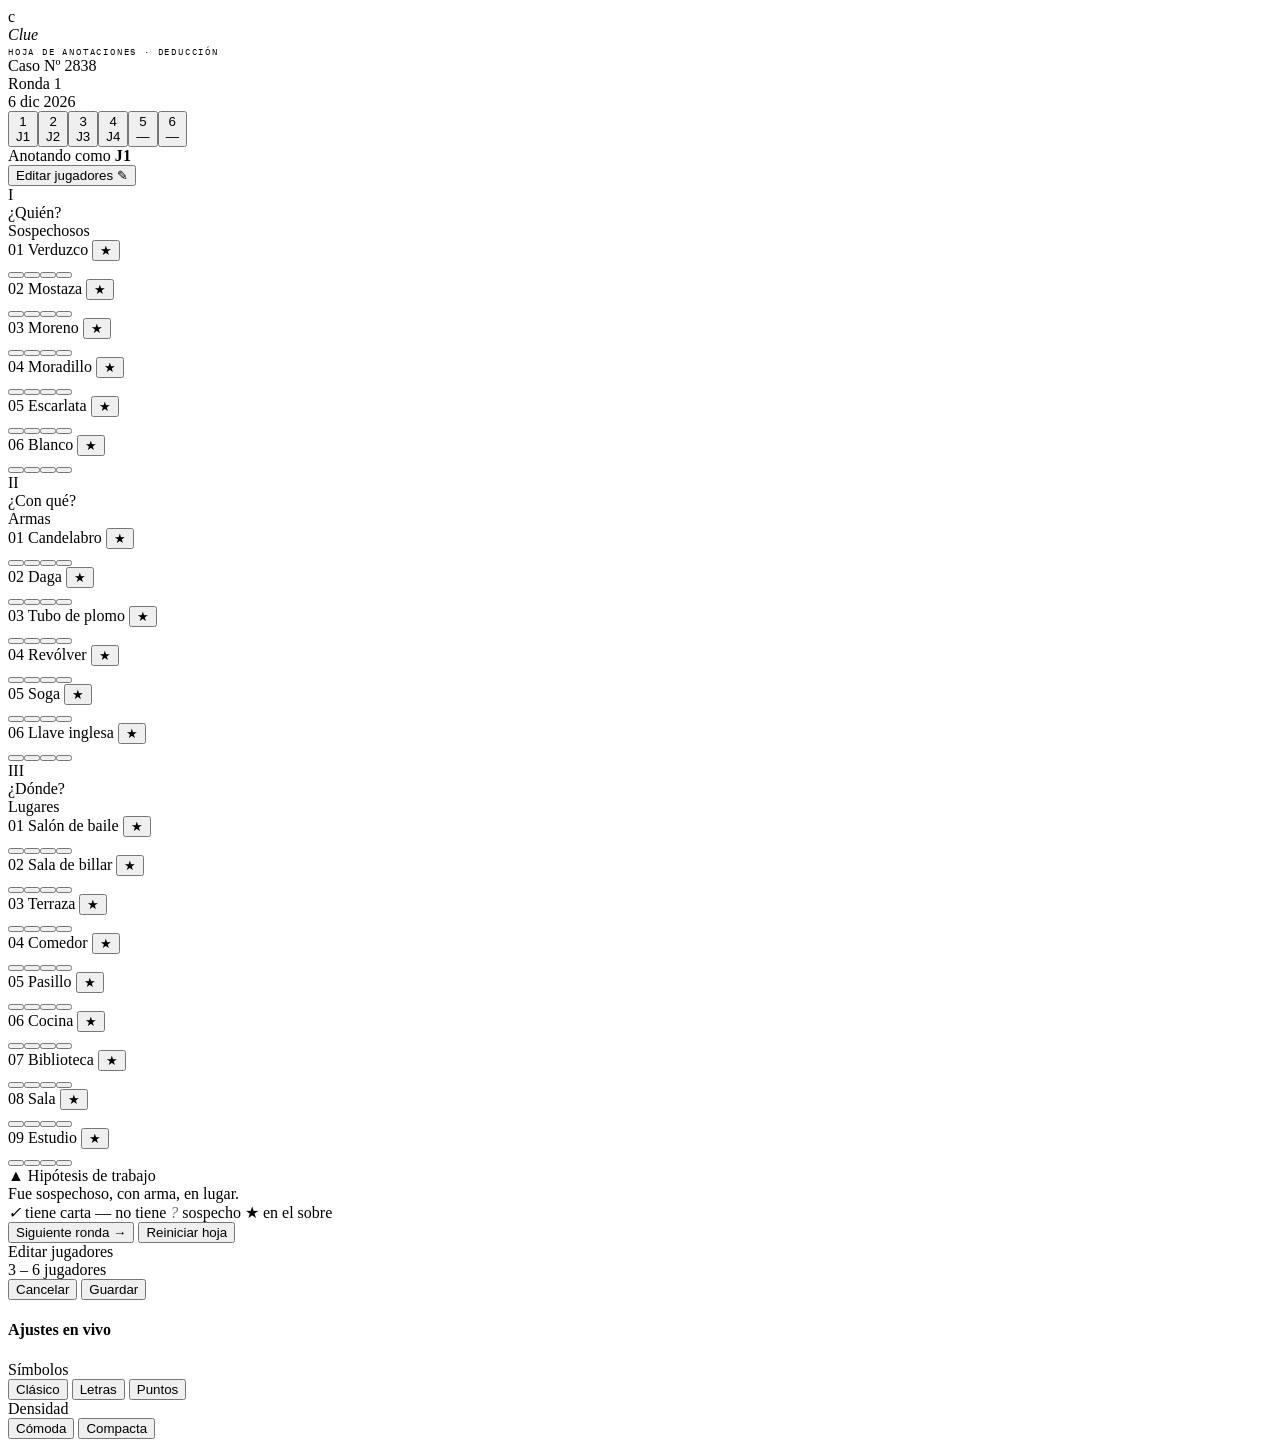
==== commit 5e8e97ed: "Add stylesheet link to index.html link" ====
--- a/index.html
+++ b/index.html
@@ -3,6 +3,7 @@
 <head>
 <meta charset="UTF-8">
 <meta name="viewport" content="width=device-width, initial-scale=1.0, maximum-scale=1.0, user-scalable=no">
+<link rel="stylesheet" href="styles.css">
 <title>Clue — Hoja de Anotaciones</title>
 <link rel="preconnect" href="https://fonts.googleapis.com">
 <link rel="preconnect" href="https://fonts.gstatic.com" crossorigin>
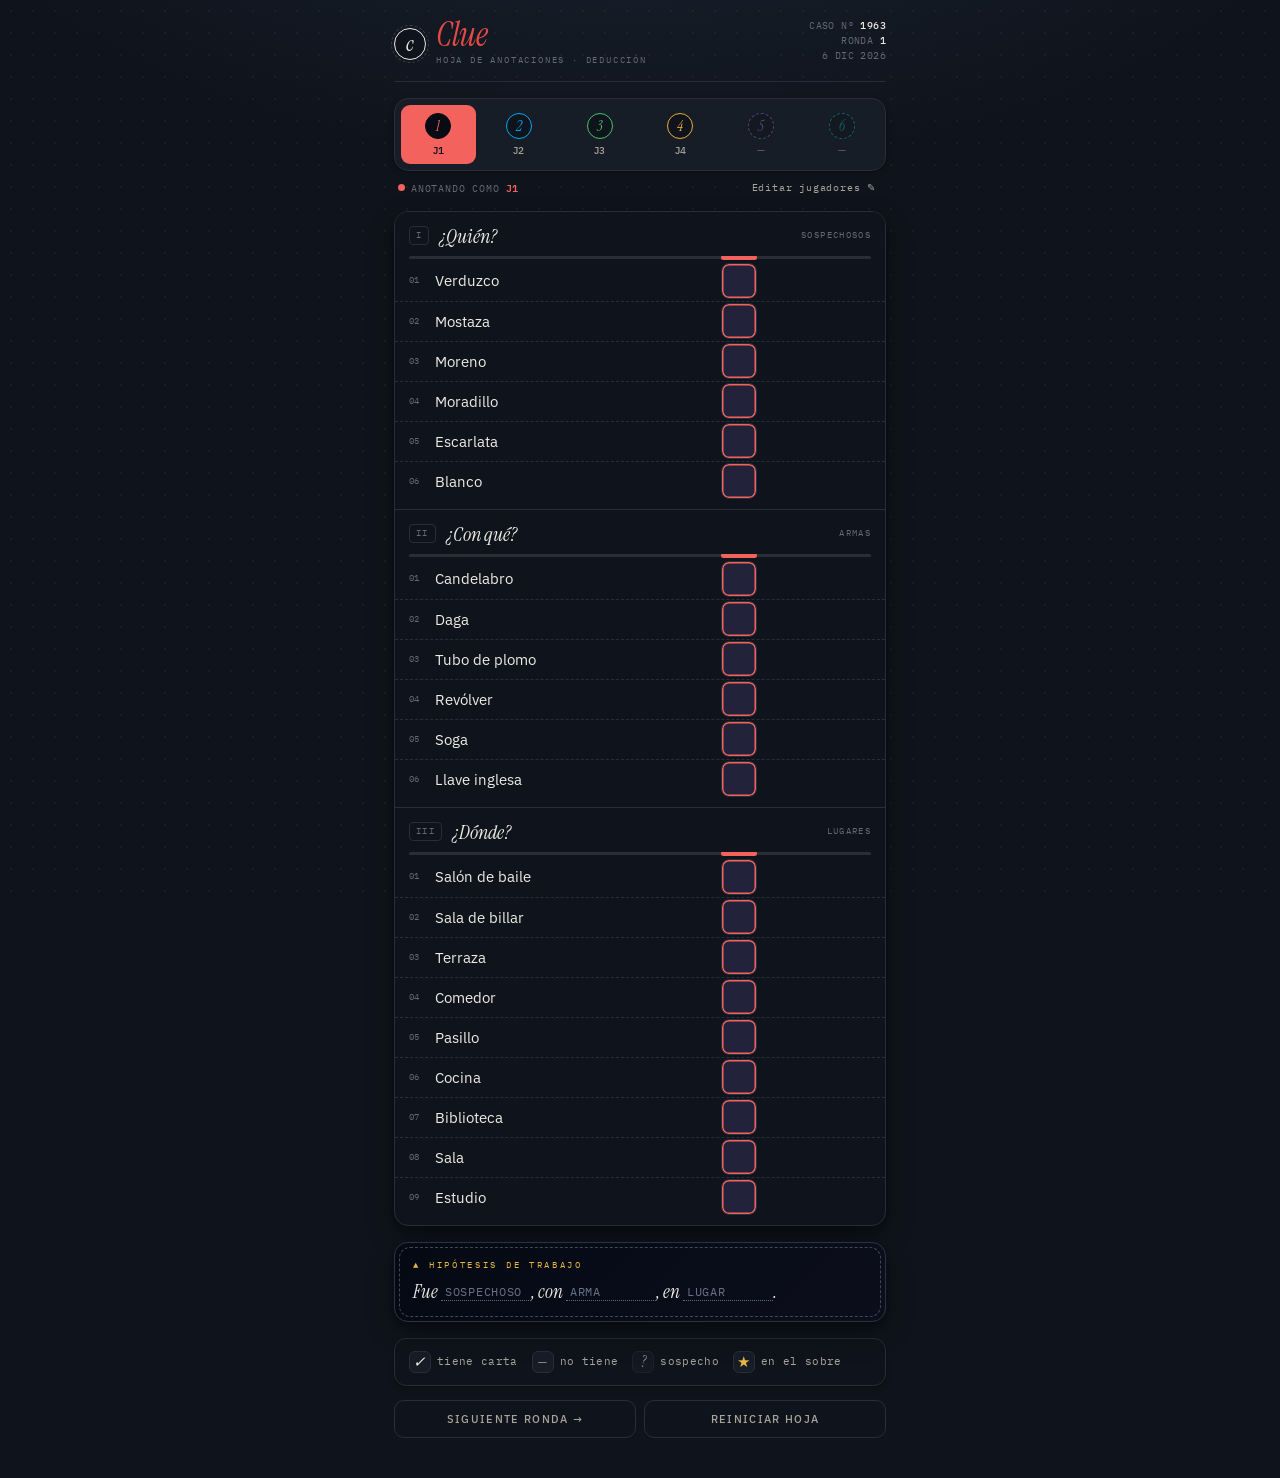
==== commit 7ff5367e: "Fix header comment formatting in index.html" ====
--- a/index.html
+++ b/index.html
@@ -12,7 +12,7 @@
 </head>
 <body>
 <main>
-  <!-- ═══════════════ HEADER ═══════════════ -->
+  <!-- ══════════════ HEADER ══════════════ -->
   <header>
     <div class="brand">
       <div class="mark">c</div>
--- a/styles.css
+++ b/styles.css
@@ -0,0 +1,698 @@
+  :root {
+    /* Dark detective palette — deep ink navy w/ warm accents */
+    --paper:      oklch(0.19 0.018 260);  /* main bg */
+    --paper-2:    oklch(0.23 0.020 260);  /* cards */
+    --paper-edge: oklch(0.30 0.022 260);  /* borders */
+    --ink:        oklch(0.94 0.010 85);   /* primary text */
+    --ink-soft:   oklch(0.72 0.015 85);   /* secondary */
+    --ink-ghost:  oklch(0.52 0.018 260);  /* tertiary */
+    --rule:       oklch(0.30 0.020 260);  /* dividers */
+
+    /* Accents */
+    --crimson:    oklch(0.62 0.19 25);
+    --gold:       oklch(0.80 0.14 85);
+    --seal:       oklch(0.55 0.17 20);
+
+    /* Player colors — brighter for dark bg, matched chroma */
+    --p0: oklch(0.68 0.18 25);    /* rojo    */
+    --p1: oklch(0.70 0.16 240);   /* azul    */
+    --p2: oklch(0.72 0.16 150);   /* verde   */
+    --p3: oklch(0.78 0.14 80);    /* ámbar   */
+    --p4: oklch(0.65 0.18 305);   /* púrpura */
+    --p5: oklch(0.72 0.13 200);   /* cian    */
+
+    --shadow-sm: 0 1px 2px rgba(0,0,0,0.30), 0 2px 6px rgba(0,0,0,0.22);
+    --shadow-md: 0 4px 12px rgba(0,0,0,0.40), 0 12px 28px rgba(0,0,0,0.30);
+
+    --radius: 10px;
+  }
+
+  * { box-sizing: border-box; margin: 0; padding: 0; -webkit-tap-highlight-color: transparent; }
+
+  html, body { overscroll-behavior: none; }
+
+  body {
+    background:
+      radial-gradient(1200px 600px at 50% -200px, oklch(0.26 0.030 260), transparent 60%),
+      var(--paper);
+    color: var(--ink);
+    font-family: 'IBM Plex Sans', system-ui, sans-serif;
+    font-size: 14px;
+    line-height: 1.4;
+    min-height: 100vh;
+    padding: 18px 14px 40px;
+    max-width: 520px;
+    margin: 0 auto;
+    position: relative;
+  }
+
+  /* Subtle dot-grid like an evidence notebook */
+  body::before {
+    content: '';
+    position: fixed; inset: 0;
+    background-image: radial-gradient(circle, oklch(0.38 0.015 260) 1px, transparent 1px);
+    background-size: 22px 22px;
+    opacity: 0.22;
+    pointer-events: none;
+    z-index: 0;
+  }
+
+  main { position: relative; z-index: 1; }
+
+  /* ═══════════════ HEADER ═══════════════ */
+  header {
+    display: flex;
+    align-items: flex-start;
+    justify-content: space-between;
+    gap: 12px;
+    padding-bottom: 14px;
+    border-bottom: 1px solid var(--rule);
+    margin-bottom: 16px;
+  }
+
+  .brand {
+    display: flex;
+    align-items: baseline;
+    gap: 10px;
+  }
+
+  .mark {
+    width: 32px; height: 32px;
+    border: 1.5px solid var(--ink);
+    border-radius: 50%;
+    display: grid; place-items: center;
+    font-family: 'Instrument Serif', serif;
+    font-size: 22px;
+    font-style: italic;
+    color: var(--ink);
+    transform: translateY(5px);
+    background: var(--paper);
+    position: relative;
+  }
+  .mark::after {
+    content: '';
+    position: absolute; inset: -4px;
+    border: 1px dashed var(--ink-ghost);
+    border-radius: 50%;
+    opacity: 0.5;
+  }
+
+  .wordmark {
+    font-family: 'Instrument Serif', serif;
+    font-size: 34px;
+    letter-spacing: -0.01em;
+    line-height: 1;
+    color: var(--ink);
+  }
+  .wordmark em {
+    font-style: italic;
+    color: var(--crimson);
+  }
+
+  .case-meta {
+    text-align: right;
+    font-family: 'IBM Plex Mono', ui-monospace, monospace;
+    font-size: 10px;
+    line-height: 1.5;
+    color: var(--ink-soft);
+    letter-spacing: 0.04em;
+    text-transform: uppercase;
+  }
+  .case-meta .lbl { color: var(--ink-ghost); }
+  .case-meta .val { color: var(--ink); font-weight: 500; }
+
+  /* ═══════════════ PLAYER BAR ═══════════════ */
+  .players {
+    display: flex;
+    align-items: stretch;
+    gap: 6px;
+    margin-bottom: 8px;
+    padding: 6px;
+    background: var(--paper-2);
+    border: 1px solid var(--rule);
+    border-radius: 14px;
+    box-shadow: var(--shadow-sm);
+  }
+
+  .player {
+    flex: 1;
+    min-width: 0;
+    padding: 8px 4px 7px;
+    border-radius: 9px;
+    background: transparent;
+    border: none;
+    cursor: pointer;
+    display: flex;
+    flex-direction: column;
+    align-items: center;
+    gap: 5px;
+    font-family: inherit;
+    color: var(--ink-soft);
+    transition: background 0.18s, color 0.18s, transform 0.1s;
+    position: relative;
+  }
+  .player:active { transform: scale(0.97); }
+
+  .player .avatar {
+    width: 26px; height: 26px;
+    border-radius: 50%;
+    background: var(--paper);
+    border: 1.5px solid currentColor;
+    color: var(--_c);
+    display: grid; place-items: center;
+    font-family: 'Instrument Serif', serif;
+    font-size: 15px;
+    font-style: italic;
+    font-weight: 400;
+    transition: all 0.18s;
+  }
+
+  .player .pname {
+    font-size: 10px;
+    font-weight: 500;
+    letter-spacing: 0.02em;
+    max-width: 100%;
+    white-space: nowrap;
+    overflow: hidden;
+    text-overflow: ellipsis;
+    color: var(--ink-soft);
+  }
+
+  .player.active {
+    background: var(--_c);
+    color: oklch(0.15 0.02 260);
+  }
+  .player.active .avatar {
+    background: oklch(0.15 0.02 260);
+    color: var(--_c);
+    border-color: oklch(0.15 0.02 260);
+  }
+  .player.active .pname { color: oklch(0.15 0.02 260); }
+
+  .player[data-empty="true"] {
+    opacity: 0.45;
+  }
+  .player[data-empty="true"] .avatar {
+    border-style: dashed;
+  }
+
+  /* Edit bar */
+  .subbar {
+    display: flex;
+    justify-content: space-between;
+    align-items: center;
+    padding: 0 4px;
+    margin-bottom: 14px;
+    font-family: 'IBM Plex Mono', monospace;
+    font-size: 10px;
+    letter-spacing: 0.08em;
+    text-transform: uppercase;
+    color: var(--ink-ghost);
+  }
+  .subbar .turn-ind { display: flex; align-items: center; gap: 6px; }
+  .subbar .dot { width: 7px; height: 7px; border-radius: 50%; background: var(--_c, var(--ink)); }
+  .subbar button {
+    background: none; border: none; padding: 2px 6px;
+    font: inherit; letter-spacing: 0.08em;
+    color: var(--ink-soft); cursor: pointer;
+    border-radius: 4px;
+  }
+  .subbar button:hover { color: var(--ink); background: var(--paper-2); }
+
+  /* ═══════════════ SHEET ═══════════════ */
+  .sheet {
+    background: var(--paper);
+    border: 1px solid var(--paper-edge);
+    border-radius: 14px;
+    overflow: hidden;
+    box-shadow: var(--shadow-md);
+  }
+
+  .section-head {
+    display: flex;
+    align-items: center;
+    gap: 10px;
+    padding: 14px 14px 10px;
+    background: var(--paper);
+    border-top: 1px solid var(--rule);
+    position: sticky;
+    top: 0;
+    z-index: 5;
+  }
+  .section-head:first-child { border-top: none; }
+
+  .section-head .num {
+    font-family: 'IBM Plex Mono', monospace;
+    font-size: 9px;
+    letter-spacing: 0.15em;
+    color: var(--ink-ghost);
+    padding: 2px 6px;
+    border: 1px solid var(--rule);
+    border-radius: 4px;
+  }
+  .section-head .title {
+    font-family: 'Instrument Serif', serif;
+    font-style: italic;
+    font-size: 20px;
+    color: var(--ink);
+    line-height: 1;
+  }
+  .section-head .title-en {
+    font-family: 'IBM Plex Mono', monospace;
+    font-size: 9px;
+    letter-spacing: 0.15em;
+    color: var(--ink-ghost);
+    text-transform: uppercase;
+    margin-left: auto;
+  }
+
+  .rows { padding: 2px 0 8px; }
+
+  .row {
+    display: grid;
+    grid-template-columns: 1fr auto;
+    align-items: stretch;
+    min-height: 40px;
+    padding: 0 14px;
+    position: relative;
+    transition: background 0.15s;
+  }
+  .row + .row { border-top: 1px dashed var(--rule); }
+  .row:hover { background: oklch(0.26 0.02 260); }
+
+  .row.solved {
+    background: color-mix(in oklch, var(--gold) 14%, transparent);
+  }
+  .row.solved::before {
+    content: '★';
+    position: absolute;
+    left: 2px; top: 50%;
+    transform: translateY(-50%);
+    color: var(--gold);
+    font-size: 11px;
+  }
+
+  .row-label {
+    display: flex;
+    align-items: center;
+    gap: 8px;
+    font-size: 15px;
+    font-weight: 400;
+    color: var(--ink);
+    padding-right: 10px;
+    user-select: none;
+  }
+  .row-label .idx {
+    font-family: 'IBM Plex Mono', monospace;
+    font-size: 9px;
+    color: var(--ink-ghost);
+    width: 18px;
+    flex-shrink: 0;
+  }
+
+  .row-label .envelope-btn {
+    background: none; border: none; cursor: pointer;
+    font-size: 13px; color: var(--ink-ghost);
+    padding: 4px; margin-left: auto;
+    opacity: 0;
+    transition: opacity 0.15s, color 0.15s;
+  }
+  .row:hover .envelope-btn { opacity: 0.6; }
+  .row.solved .envelope-btn { opacity: 1; color: var(--gold); }
+  .envelope-btn:hover { color: var(--crimson); opacity: 1 !important; }
+
+  .cells {
+    display: flex;
+    align-items: center;
+    gap: 2px;
+  }
+
+  .cell {
+    width: 36px;
+    height: 36px;
+    border-radius: 8px;
+    background: transparent;
+    border: 1px solid transparent;
+    display: grid;
+    place-items: center;
+    cursor: pointer;
+    font-family: 'Instrument Serif', serif;
+    font-size: 19px;
+    line-height: 1;
+    color: var(--_c, var(--ink));
+    transition: all 0.12s;
+    user-select: none;
+    position: relative;
+  }
+  .cell:hover { background: var(--paper-2); }
+  .cell.active-col {
+    background: oklch(0.26 0.02 260);
+    border-color: var(--rule);
+  }
+  .cell.active-col.is-turn {
+    box-shadow: inset 0 0 0 1.5px var(--_c);
+    background: color-mix(in oklch, var(--_c) 16%, var(--paper));
+  }
+  .cell:active { transform: scale(0.88); }
+
+  /* Mark states */
+  .cell[data-state="has"] { color: var(--_c); }
+  .cell[data-state="no"]  { color: var(--ink-ghost); }
+  .cell[data-state="maybe"] { color: var(--_c); opacity: 0.7; }
+
+  .cell .glyph {
+    font-family: 'Instrument Serif', serif;
+    font-style: italic;
+    pointer-events: none;
+  }
+  .cell[data-state="no"] .glyph { font-style: normal; font-family: 'IBM Plex Mono', monospace; font-size: 16px; }
+  .cell[data-state="maybe"] .glyph { font-style: italic; }
+
+  /* Turn indicator strip above active column */
+  .turn-strip {
+    height: 3px;
+    background: var(--rule);
+    margin: 0 14px;
+    border-radius: 2px;
+    position: relative;
+    overflow: visible;
+  }
+  .turn-strip .bead {
+    position: absolute;
+    top: -1px;
+    height: 5px;
+    background: var(--_c);
+    border-radius: 3px;
+    transition: left 0.28s cubic-bezier(0.4, 0, 0.2, 1), width 0.28s;
+  }
+
+  /* ═══════════════ LEGEND / FOOTER ═══════════════ */
+  .legend {
+    margin-top: 16px;
+    padding: 12px 14px;
+    background: var(--paper);
+    border: 1px solid var(--paper-edge);
+    border-radius: 12px;
+    display: flex;
+    align-items: center;
+    justify-content: space-between;
+    gap: 10px;
+    flex-wrap: wrap;
+    box-shadow: var(--shadow-sm);
+  }
+  .legend-items { display: flex; gap: 14px; flex-wrap: wrap; }
+  .lg-item {
+    display: inline-flex; align-items: center; gap: 6px;
+    font-size: 11px; color: var(--ink-soft);
+    font-family: 'IBM Plex Mono', monospace;
+    letter-spacing: 0.03em;
+  }
+  .lg-item .g {
+    width: 22px; height: 22px;
+    display: grid; place-items: center;
+    border-radius: 6px; background: var(--paper-2);
+    border: 1px solid var(--rule);
+    font-family: 'Instrument Serif', serif;
+    font-size: 15px; color: var(--ink);
+  }
+
+  .footer-actions {
+    display: flex; gap: 8px;
+    margin-top: 14px;
+    justify-content: center;
+  }
+  .footer-actions button {
+    flex: 1;
+    padding: 11px;
+    background: var(--paper);
+    border: 1px solid var(--paper-edge);
+    border-radius: 10px;
+    font-family: 'IBM Plex Sans', sans-serif;
+    font-size: 11px;
+    font-weight: 500;
+    letter-spacing: 0.12em;
+    text-transform: uppercase;
+    color: var(--ink-soft);
+    cursor: pointer;
+    transition: all 0.15s;
+  }
+  .footer-actions button:hover {
+    color: var(--ink);
+    border-color: var(--ink-soft);
+  }
+  .footer-actions button.danger:hover {
+    color: var(--crimson);
+    border-color: var(--crimson);
+  }
+
+  /* Solution card */
+  .solution {
+    margin-top: 16px;
+    padding: 16px 18px;
+    background: linear-gradient(135deg, oklch(0.14 0.025 260), oklch(0.17 0.030 280));
+    color: var(--ink);
+    border: 1px solid oklch(0.32 0.025 260);
+    border-radius: 14px;
+    position: relative;
+    overflow: hidden;
+    box-shadow: var(--shadow-md);
+  }
+  .solution::before {
+    content: '';
+    position: absolute;
+    inset: 4px;
+    border: 1px dashed oklch(0.40 0.03 260);
+    border-radius: 11px;
+    pointer-events: none;
+  }
+  .solution .label {
+    font-family: 'IBM Plex Mono', monospace;
+    font-size: 9px;
+    letter-spacing: 0.3em;
+    text-transform: uppercase;
+    color: var(--gold);
+    margin-bottom: 8px;
+  }
+  .solution .hyp {
+    font-family: 'Instrument Serif', serif;
+    font-size: 19px;
+    line-height: 1.35;
+    font-style: italic;
+  }
+  .solution .hyp .slot {
+    display: inline-block;
+    min-width: 90px;
+    padding: 0 4px;
+    border-bottom: 1px dotted oklch(0.52 0.03 260);
+    color: oklch(0.55 0.03 260);
+    font-style: normal;
+    font-family: 'IBM Plex Mono', monospace;
+    font-size: 12px;
+    letter-spacing: 0.06em;
+    text-transform: uppercase;
+    transform: translateY(-2px);
+  }
+  .solution .hyp .slot.filled {
+    color: var(--gold);
+    border-bottom-color: var(--gold);
+    font-family: 'Instrument Serif', serif;
+    font-style: italic;
+    font-size: 19px;
+    text-transform: none;
+    letter-spacing: 0;
+    transform: none;
+  }
+
+  /* ═══════════════ MODAL ═══════════════ */
+  .overlay {
+    position: fixed; inset: 0;
+    background: oklch(0.10 0.02 260 / 0.70);
+    backdrop-filter: blur(4px);
+    display: none;
+    align-items: center;
+    justify-content: center;
+    z-index: 100;
+    padding: 20px;
+    animation: fadein 0.18s ease;
+  }
+  .overlay.open { display: flex; }
+  @keyframes fadein { from { opacity: 0; } to { opacity: 1; } }
+
+  .modal {
+    background: var(--paper-2);
+    border-radius: 16px;
+    padding: 22px 20px 18px;
+    width: 100%;
+    max-width: 380px;
+    box-shadow: 0 20px 60px rgba(0,0,0,0.45);
+    animation: pop 0.22s cubic-bezier(0.18, 1, 0.3, 1.05);
+    border: 1px solid var(--paper-edge);
+  }
+  @keyframes pop {
+    from { transform: translateY(12px) scale(0.96); opacity: 0; }
+    to   { transform: translateY(0) scale(1); opacity: 1; }
+  }
+
+  .modal-head {
+    display: flex; align-items: center; justify-content: space-between;
+    margin-bottom: 16px; padding-bottom: 12px;
+    border-bottom: 1px solid var(--rule);
+  }
+  .modal-head .title {
+    font-family: 'Instrument Serif', serif;
+    font-size: 22px;
+    font-style: italic;
+    color: var(--ink);
+  }
+  .modal-head .subt {
+    font-family: 'IBM Plex Mono', monospace;
+    font-size: 9px;
+    letter-spacing: 0.2em;
+    text-transform: uppercase;
+    color: var(--ink-ghost);
+  }
+
+  .name-row {
+    display: flex; align-items: center; gap: 10px;
+    padding: 7px 0;
+  }
+  .name-row .chip {
+    width: 28px; height: 28px;
+    border-radius: 50%;
+    background: var(--_c);
+    color: oklch(0.15 0.02 260);
+    display: grid; place-items: center;
+    font-family: 'Instrument Serif', serif;
+    font-style: italic;
+    font-size: 16px;
+    flex-shrink: 0;
+    border: 2px solid var(--paper-2);
+    box-shadow: 0 0 0 1px var(--_c);
+  }
+  .name-row .chip.dis {
+    background: var(--paper-2);
+    color: var(--ink-ghost);
+    box-shadow: 0 0 0 1px var(--rule);
+  }
+  .name-row input {
+    flex: 1;
+    padding: 9px 12px;
+    border: 1px solid var(--rule);
+    border-radius: 8px;
+    font-family: 'IBM Plex Sans', sans-serif;
+    font-size: 14px;
+    background: var(--paper);
+    color: var(--ink);
+    outline: none;
+    transition: border-color 0.15s;
+  }
+  .name-row input:focus { border-color: var(--_c); }
+  .name-row input:disabled { opacity: 0.4; background: var(--paper); }
+  .name-row .toggle {
+    background: none;
+    border: 1px solid var(--rule);
+    padding: 4px 8px;
+    border-radius: 6px;
+    font-family: 'IBM Plex Mono', monospace;
+    font-size: 9px;
+    letter-spacing: 0.1em;
+    text-transform: uppercase;
+    color: var(--ink-soft);
+    cursor: pointer;
+    flex-shrink: 0;
+    min-width: 52px;
+  }
+  .name-row .toggle.on {
+    background: var(--gold);
+    color: oklch(0.20 0.02 260);
+    border-color: var(--gold);
+  }
+
+  .modal-btns { display: flex; gap: 8px; margin-top: 18px; }
+  .modal-btns button {
+    flex: 1;
+    padding: 11px;
+    border-radius: 9px;
+    font-family: 'IBM Plex Sans', sans-serif;
+    font-size: 12px;
+    font-weight: 500;
+    letter-spacing: 0.1em;
+    text-transform: uppercase;
+    cursor: pointer;
+    border: 1px solid var(--rule);
+    background: var(--paper);
+    color: var(--ink-soft);
+    transition: all 0.15s;
+  }
+  .modal-btns .primary {
+    background: var(--gold);
+    color: oklch(0.18 0.02 260);
+    border-color: var(--gold);
+  }
+  .modal-btns .primary:hover { background: var(--crimson); border-color: var(--crimson); color: var(--ink); }
+
+  /* ═══════════════ TWEAKS PANEL ═══════════════ */
+  .tweaks {
+    display: none;
+    position: fixed;
+    bottom: 18px; right: 18px;
+    background: var(--paper);
+    border: 1px solid var(--paper-edge);
+    border-radius: 14px;
+    padding: 14px;
+    width: 240px;
+    box-shadow: 0 12px 36px rgba(0,0,0,0.18);
+    z-index: 50;
+    font-size: 12px;
+  }
+  .tweaks.open { display: block; }
+  .tweaks h4 {
+    font-family: 'Instrument Serif', serif;
+    font-style: italic;
+    font-size: 18px;
+    margin-bottom: 10px;
+    padding-bottom: 8px;
+    border-bottom: 1px solid var(--rule);
+    display: flex; justify-content: space-between; align-items: center;
+  }
+  .tweaks h4 span {
+    font-family: 'IBM Plex Mono', monospace;
+    font-size: 9px;
+    letter-spacing: 0.2em;
+    text-transform: uppercase;
+    color: var(--ink-ghost);
+    font-style: normal;
+  }
+  .tweak-row { margin: 10px 0; }
+  .tweak-row .lbl {
+    font-family: 'IBM Plex Mono', monospace;
+    font-size: 9px;
+    letter-spacing: 0.15em;
+    text-transform: uppercase;
+    color: var(--ink-soft);
+    margin-bottom: 6px;
+  }
+  .tweak-opts { display: flex; gap: 4px; }
+  .tweak-opts button {
+    flex: 1;
+    padding: 6px 4px;
+    border: 1px solid var(--rule);
+    background: var(--paper);
+    border-radius: 6px;
+    font: inherit;
+    font-size: 11px;
+    cursor: pointer;
+    color: var(--ink-soft);
+    transition: all 0.12s;
+  }
+  .tweak-opts button.on {
+    background: var(--gold);
+    color: oklch(0.18 0.02 260);
+    border-color: var(--gold);
+  }
+
+  @media (max-width: 380px) {
+    .cell { width: 32px; height: 32px; font-size: 17px; }
+    .row-label { font-size: 14px; }
+    .wordmark { font-size: 28px; }
+  }
